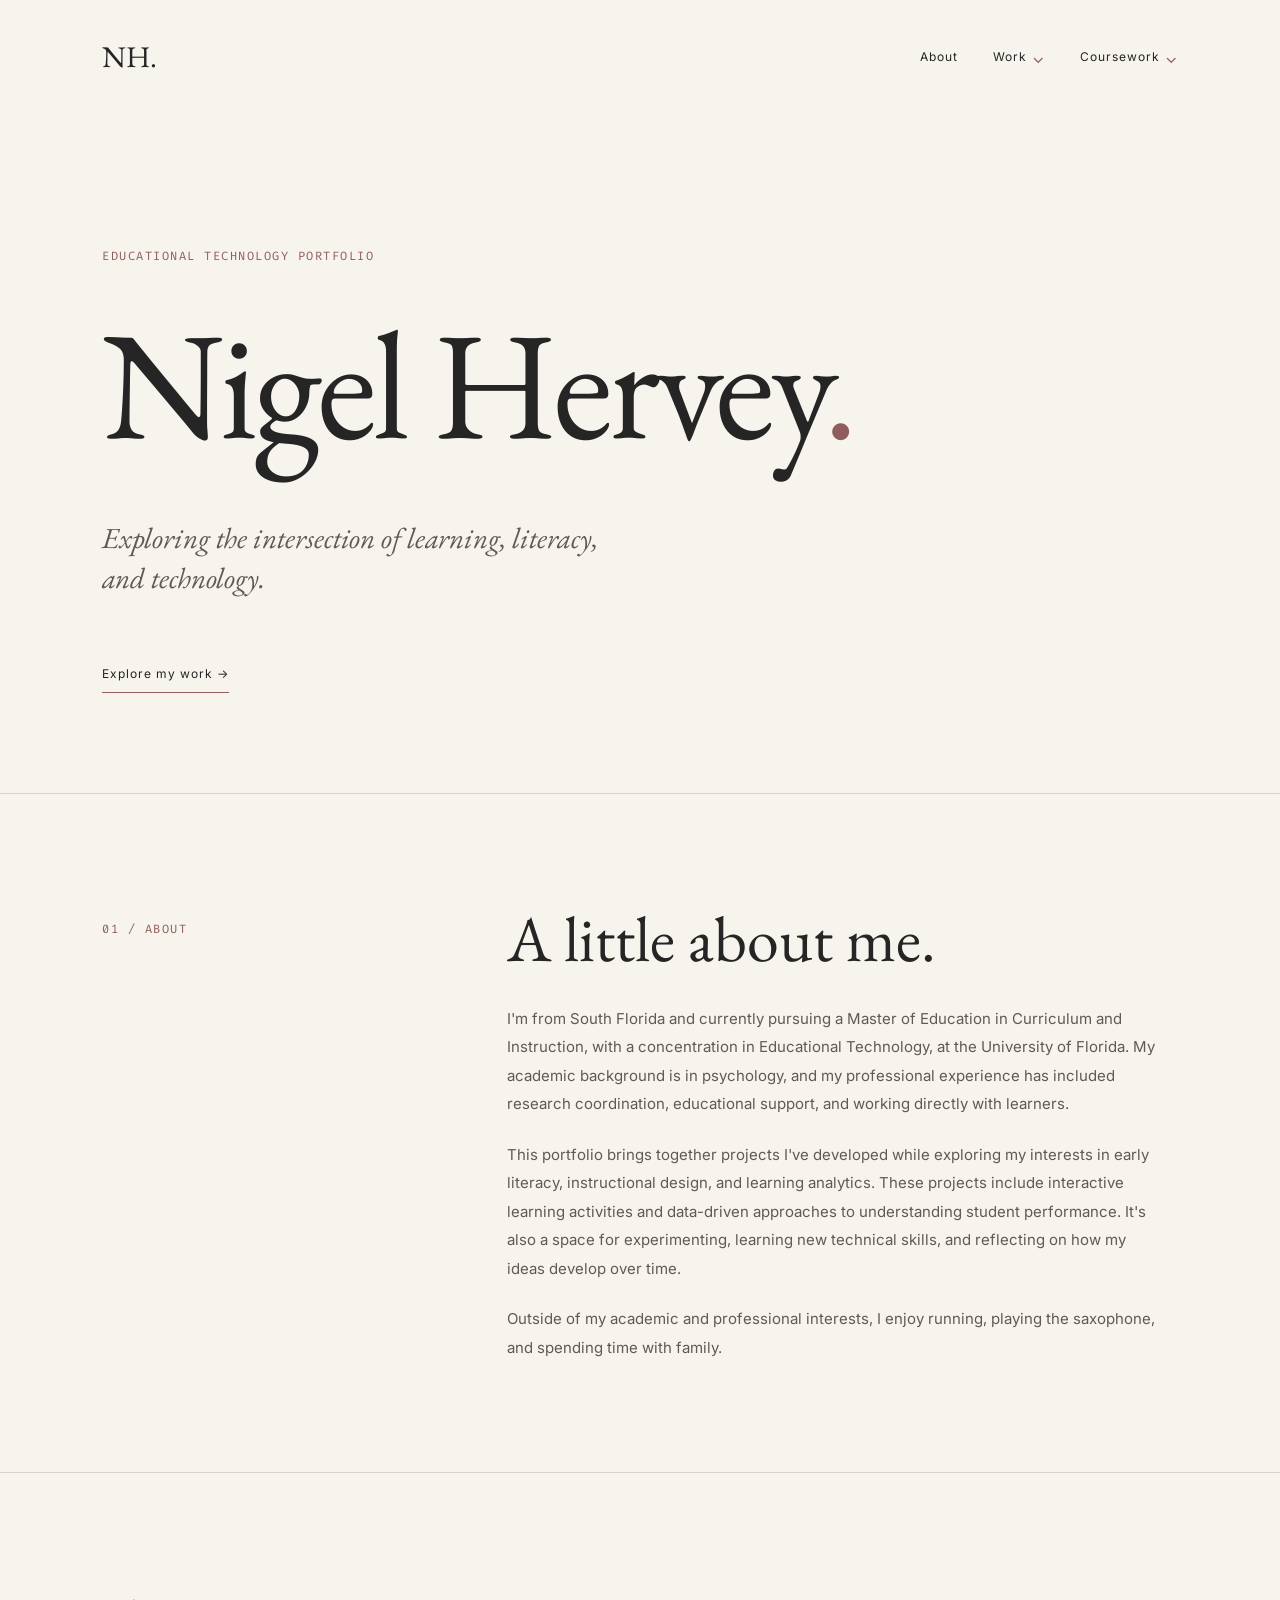
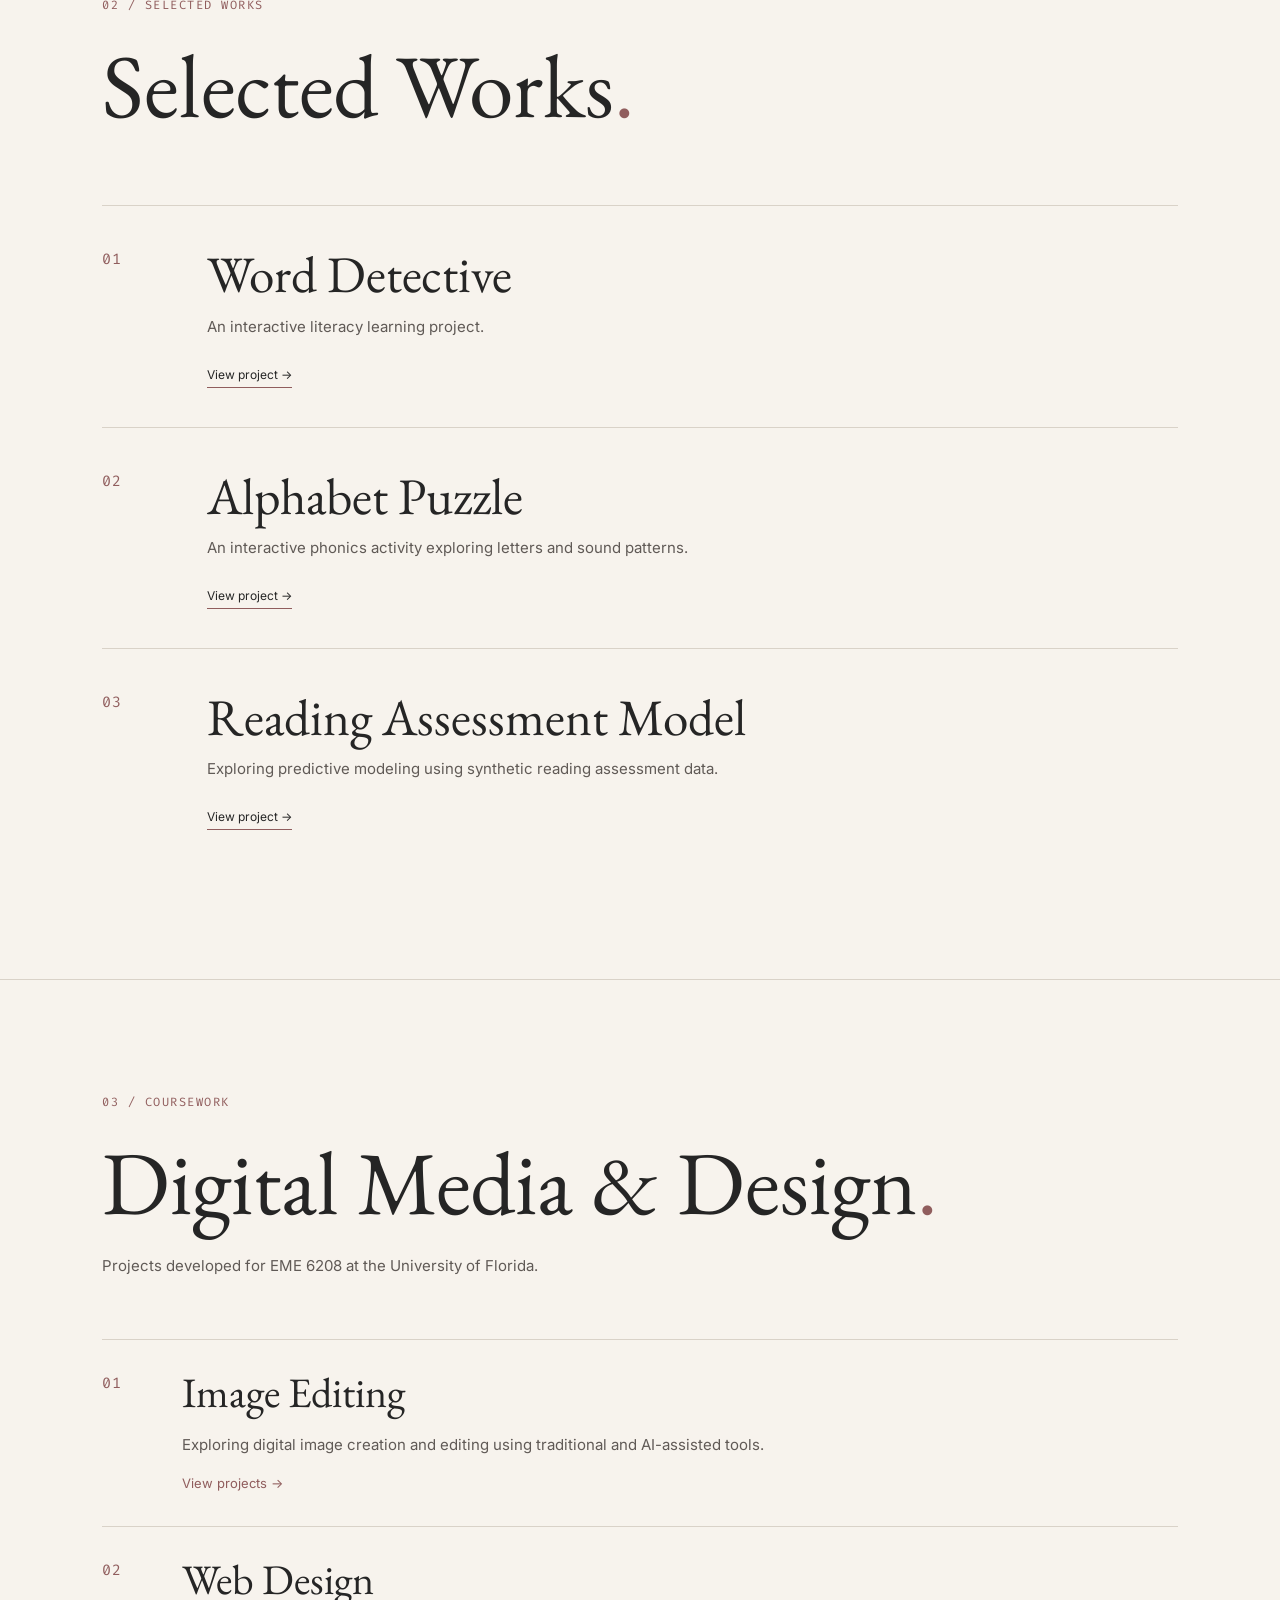
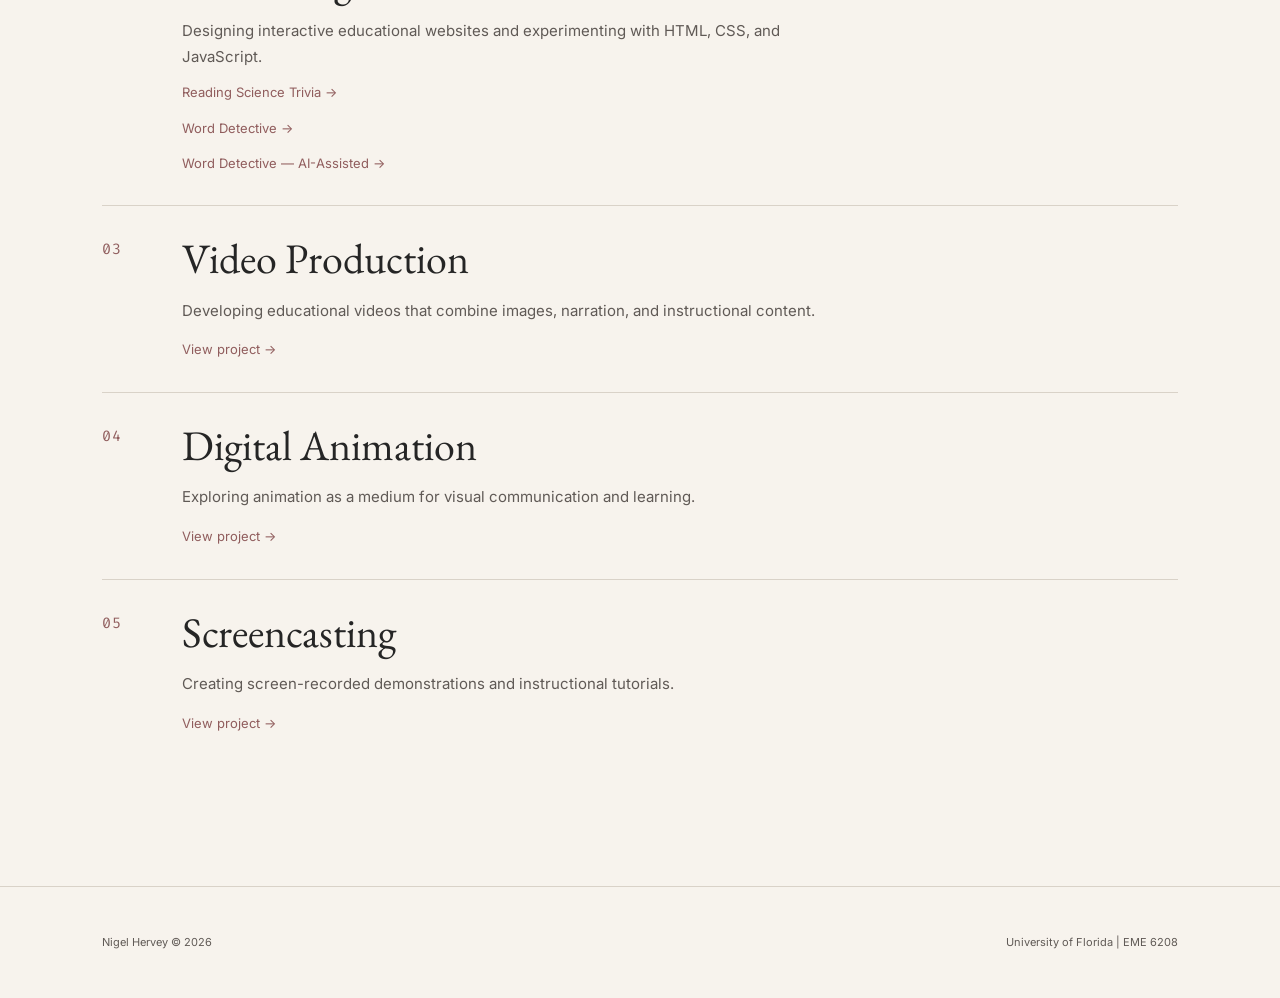
==== index.html @ 5e9b5b63 "Refactor navigation dropdowns in index.html" ====
<!DOCTYPE html>
<html lang="en">

<head>
    <meta charset="UTF-8">
    <meta name="viewport" content="width=device-width, initial-scale=1.0">

    <title>Nigel Hervey | Educational Technology</title>

    <link rel="stylesheet" href="style.css">
<link rel="icon" type="image/svg+xml" href="favicon.svg">
</head>

<body>

    <header>
        <nav>
            <a href="index.html" class="logo">NH.</a>

           
<div class="nav-links">
    <a href="#about">About</a>

    <div class="nav-dropdown">
        <a href="#projects" class="dropdown-trigger">
            Work <span class="dropdown-arrow">⌄</span>
        </a>

        <div class="dropdown-menu">
            <a href="word-detective.html">Word Detective</a>
            <a href="alphabet-puzzle.html">Alphabet Puzzle</a>
            <a href="reading-model.html">Reading Assessment Model</a>
        </div>
    </div>

    <div class="nav-dropdown">
        <a href="#coursework" class="dropdown-trigger">
            Coursework <span class="dropdown-arrow">⌄</span>
        </a>

        <div class="dropdown-menu">
            <a href="image-editing.html">Image Editing</a>
            <a href="https://nigelhervey.github.io/" target="_blank" rel="noopener noreferrer">Reading Science Trivia</a>
            <a href="https://nigelhervey.github.io/word-detective/" target="_blank" rel="noopener noreferrer">Word Detective — Traditional</a>
            <a href="https://nigelhervey.github.io/word-detective-AI/" target="_blank" rel="noopener noreferrer">Word Detective — AI</a>
            <a href="video-production.html">Video Production</a>
            <a href="digital-animation.html">Digital Animation</a>
            <a href="screencasting.html">Screencasting</a>
        </div>
    </div>
</div>

        </nav>
    </header>

    <main>

        <section class="hero">
            <p class="eyebrow">EDUCATIONAL TECHNOLOGY PORTFOLIO</p>

            <h1>Nigel Hervey<span class="period">.</span></h1>

            <p class="hero-description">
                Exploring the intersection of learning,
                literacy, and technology.
            </p>

            <a href="#projects" class="text-link">
                Explore my work &rarr;
            </a>
        </section>

        
<section id="about" class="about">

    <p class="section-label">01 / ABOUT</p>

    <div class="about-content">

        <h2>A little about me.</h2>

        <p>
            I'm from South Florida and currently pursuing
            a Master of Education in Curriculum and
            Instruction, with a concentration in
            Educational Technology, at the University
            of Florida. My academic background is in
            psychology, and my professional experience
            has included research coordination,
            educational support, and working directly
            with learners.
        </p>

        <p>
            This portfolio brings together projects
            I've developed while exploring my interests
            in early literacy, instructional design,
            and learning analytics. These projects
            include interactive learning activities
            and data-driven approaches to understanding
            student performance. It's also a space
            for experimenting, learning new technical
            skills, and reflecting on how my ideas
            develop over time.
        </p>

        <p>
            Outside of my academic and professional
            interests, I enjoy running, playing the
            saxophone, and spending time with family.
        </p>

    </div>

</section>

<section id="projects" class="projects">

    <p class="section-label">02 / SELECTED WORKS</p>

    <h2>Selected Works<span class="period">.</span></h2>

    <div class="project-list">

        <article class="project">
            <span class="project-number">01</span>

            <div>
		<h3>Word Detective</h3>
                <p>
                    An interactive literacy learning project.
                </p>
                <a href="word-detective.html">
                    View project &rarr;
                </a>
            </div>
        </article>

        <article class="project">
            <span class="project-number">02</span>

            <div>
                <h3>Alphabet Puzzle</h3>
                <p>
                    An interactive phonics activity exploring
                    letters and sound patterns.
                </p>
                <a href="alphabet-puzzle.html">
                    View project &rarr;
                </a>
            </div>
        </article>

        <article class="project">
            <span class="project-number">03</span>

            <div>
                <h3>Reading Assessment Model</h3>
                <p>
                    Exploring predictive modeling using
                    synthetic reading assessment data.
                </p>
                <a href="reading-model.html">
                    View project &rarr;
                </a>
            </div>
        </article>

    </div>

</section>

<!-- START EME 6208 COURSEWORK -->
<section id="coursework" class="coursework">

    <p class="section-label">03 / COURSEWORK</p>

    <h2>Digital Media &amp; Design<span class="period">.</span></h2>

    <p class="coursework-intro">
        Projects developed for EME 6208 at the
        University of Florida.
    </p>

    <div class="coursework-list">

        <article class="coursework-item">
            <span class="project-number">01</span>
            <div>
                <h3>Image Editing</h3>
                <p>
                    Exploring digital image creation and editing
                    using traditional and AI-assisted tools.
                </p>
                <a href="image-editing.html">View projects &rarr;</a>
            </div>
        </article>

        <article class="coursework-item">
            <span class="project-number">02</span>
            <div>
                <h3>Web Design</h3>
                <p>
                    Designing interactive educational websites
                    and experimenting with HTML, CSS, and JavaScript.
                </p>
                
<div class="coursework-links">
    <a href="https://nigelhervey.github.io/"
       target="_blank" rel="noopener noreferrer">
        Reading Science Trivia &rarr;
    </a>

    <a href="https://nigelhervey.github.io/word-detective/"
       target="_blank" rel="noopener noreferrer">
        Word Detective &rarr;
    </a>

    <a href="https://nigelhervey.github.io/word-detective-AI/"
       target="_blank" rel="noopener noreferrer">
        Word Detective — AI-Assisted &rarr;
    </a>
</div>

            </div>
        </article>

        <article class="coursework-item">
            <span class="project-number">03</span>
            <div>
                <h3>Video Production</h3>
                <p>
                    Developing educational videos that combine
                    images, narration, and instructional content.
                </p>
                <a href="video-production.html">View project &rarr;</a>
            </div>
        </article>

        <article class="coursework-item">
            <span class="project-number">04</span>
            <div>
                <h3>Digital Animation</h3>
                <p>
                    Exploring animation as a medium for visual
                    communication and learning.
                </p>
                <a href="digital-animation.html">View project &rarr;</a>
            </div>
        </article>

        <article class="coursework-item">
            <span class="project-number">05</span>
            <div>
                <h3>Screencasting</h3>
                <p>
                    Creating screen-recorded demonstrations
                    and instructional tutorials.
                </p>
                <a href="screencasting.html">View project &rarr;</a>
            </div>
        </article>

    </div>

</section>
<!-- END EME 6208 COURSEWORK -->

    </main>

    <footer>
        <p>Nigel Hervey &copy; 2026</p>
        <p>University of Florida | EME 6208</p>
    </footer>
<script>
    const header = document.querySelector("header");

    function updateHeader() {
        header.classList.toggle("scrolled", window.scrollY > 10);
    }

    window.addEventListener("scroll", updateHeader, { passive: true });
    updateHeader();
</script>
</body>
</html>
---- style.css ----
@import url('https://fonts.googleapis.com/css2?family=Fira+Code:wght@400;500&display=swap');
@import url('https://fonts.googleapis.com/css2?family=EB+Garamond:ital,wght@0,400;0,500;0,600;1,400&family=Inter:wght@400;500;600&display=swap');

/* 1. COLOR PALETTE */

:root {
    --ivory: #F7F3ED;
    --ink: #252525;
    --burgundy: #905D5D;
    --stone: #D9D2C8;
}

/* 2. GENERAL STYLING */

* {
    box-sizing: border-box;
}

html {
    scroll-behavior: smooth;
}

body {
    margin: 0;
    background-color: var(--ivory);
    color: var(--ink);
    font-family: 'Inter', sans-serif;
    font-size: 15px;
    line-height: 1.8;
}

a {
    color: inherit;
    text-decoration: none;
}

h1, h2, h3 {
    font-family: 'EB Garamond', Georgia, serif;
    font-weight: 400;
    line-height: 1.1;
}

.period {
    color: var(--burgundy);
}

/* 3. NAVIGATION */

header {
    position: sticky;
    top: 0;
    z-index: 1000;
    padding: 30px 8%;

    background: #F7F3ED;
    border-radius: 0;

    transition:
        background 0.3s ease,
        border-radius 0.3s ease,
        box-shadow 0.3s ease;
}

/* Applied once the user scrolls */
header.scrolled {
    background: rgba(247, 243, 237, 0.88);
    -webkit-backdrop-filter: blur(12px);
    backdrop-filter: blur(12px);
border-radius: 0 0 18px 18px;
box-shadow: 0 6px 24px rgba(37, 37, 37, 0.06);
}
nav {
    display: flex;
    justify-content: space-between;
    align-items: center;
}

.logo {
    font-family: 'EB Garamond', serif;
    font-size: 30px;
}

.nav-links {
    display: flex;
    align-items: center;
    gap: 35px;
    font-size: 12px;
    letter-spacing: 1px;
}

.nav-links a:hover {
    color: var(--burgundy);
}

/* 4. HERO SECTION */

.hero {
    min-height: 75vh;
    padding: 120px 8% 100px;
    display: flex;
    flex-direction: column;
    justify-content: center;
}

.eyebrow, .section-label {
    font-family: 'Fira Code', monospace;
    font-size: 12px;
    font-weight: 400;
    letter-spacing: 1.5px;
    color: var(--burgundy);
}

.hero h1 {
    font-size: clamp(75px, 12vw, 170px);
    letter-spacing: -4px;
    margin: 20px 0;
}

.hero-description {
    font-family: 'EB Garamond', serif;
    font-size: 29px;
    font-style: italic;
    max-width: 520px;
    line-height: 1.4;
    color: #605A56;
}

.text-link {
    margin-top: 35px;
    font-size: 12px;
    letter-spacing: 1px;
    border-bottom: 1px solid var(--burgundy);
    padding-bottom: 8px;
    width: fit-content;
    transition: color 0.3s ease;
}

.text-link:hover {
    color: var(--burgundy);
}


/* 5. ABOUT SECTION */

.about {
    padding: 110px 8%;
    border-top: 1px solid var(--stone);

    display: grid;
    grid-template-columns: 1fr 2fr;
    column-gap: 70px;
}

.about .section-label {
    grid-column: 1;
    margin-top: 15px;
}

.about-content {
    grid-column: 2;
    max-width: 650px;
}

.about h2 {
    font-size: clamp(45px, 5vw, 75px);
    margin: 0 0 30px;
}

.about-content p {
    color: #605A56;
    margin: 0 0 22px;
    line-height: 1.9;
}

.about-content p:last-child {
    margin-bottom: 0;
}
/* 6. PROJECT SECTION */

.projects {
    padding: 110px 8%;
    border-top: 1px solid var(--stone);
}

.projects h2 {
    font-size: clamp(60px, 7vw, 100px);
    margin: 20px 0 70px;
}

.project {
    display: grid;
    grid-template-columns: 80px 1fr;
    gap: 25px;
    padding: 40px 0;
    border-top: 1px solid var(--stone);
    transition: padding-left 0.3s ease;
}

.project:hover {
    padding-left: 15px;
}

.project-number {
    font-family: 'Fira Code', monospace;
    color: var(--burgundy);
    font-size: 15px;
    font-weight: 400;
    letter-spacing: 0.5px;
}

.project h3 {
    font-size: clamp(35px, 4vw, 55px);
    margin: 0 0 10px;
}

.project p {
    color: #605A56;
    margin: 0 0 20px;
}

.project a {
    font-size: 12px;
    border-bottom: 1px solid var(--burgundy);
    padding-bottom: 5px;
}

.project a:hover {
    color: var(--burgundy);
}

/* 7. FOOTER */

footer {
    border-top: 1px solid var(--stone);
    padding: 35px 8%;
    display: flex;
    justify-content: space-between;
    font-size: 11px;
    color: #605A56;
}

/* 8. MOBILE LAYOUT */

@media (max-width: 700px) {

    header {
        padding: 25px 6%;
    }

    .hero {
        padding: 100px 6%;
        min-height: 65vh;
    }

    .hero h1 {
        font-size: clamp(55px, 12vw, 90px);
        letter-spacing: -2px;
    }

    .hero-description {
        font-size: 24px;
    }

    .about {
        display: block;
        padding: 75px 6%;
    }

    .projects {
        padding: 75px 6%;
    }

    .project {
        grid-template-columns: 35px 1fr;
        gap: 15px;
    }

    footer {
        padding: 30px 6%;
        flex-direction: column;
    }
}

/* INDIVIDUAL PROJECT PAGE */

.project-detail {
    padding: 100px 8% 120px;
}

.project-detail h1 {
    font-size: clamp(65px, 10vw, 130px);
    letter-spacing: -2px;
    margin: 20px 0;
}

.project-intro {
    font-family: 'EB Garamond', Georgia, serif;
    font-size: 30px;
    font-style: italic;
    color: #605A56;
    max-width: 650px;
    line-height: 1.4;
}

.project-description,
.project-demo {
    max-width: 850px;
    margin: 100px 0;
    padding-top: 35px;
    border-top: 1px solid var(--stone);
}

.project-description h2,
.project-demo h2 {
    font-size: clamp(40px, 5vw, 65px);
    margin: 20px 0 30px;
}

.project-description p:not(.section-label),
.project-demo p:not(.section-label) {
    color: #605A56;
    line-height: 1.9;
    max-width: 700px;
}

.project-demo video {
    display: block;
    width: 100%;
    height: auto;
    margin: 35px 0 12px;
    border: 1px solid #905D5D;
    border-radius: 0;
}

.video-caption {
    font-size: 11px;
    letter-spacing: 0.5px;
    margin-bottom: 30px;
}

@media (max-width: 700px) {
    .project-detail {
        padding: 75px 6%;
    }

    .project-detail h1 {
        font-size: clamp(48px, 12vw, 75px);
    }

    .project-description,
    .project-demo {
        margin: 65px 0;
    }
}
.project-title-link {
    color: inherit;
    text-decoration: none;
}

.project-title-link:hover {
    color: #905D5D;
}

/* PROJECT IMAGE GALLERY */

.project-gallery {
    margin-top: 35px;
    max-width: 850px;
}

.gallery-image-frame {
    width: 100%;
    aspect-ratio: 16 / 9;
    border: 1px solid #905D5D;
    background: #F7F3ED;
    overflow: hidden;
}

.gallery-image-frame img {
    display: block;
    width: 100%;
    height: 100%;
    object-fit: contain;
}

.gallery-bottom {
    display: flex;
    justify-content: space-between;
    align-items: center;
    gap: 20px;
    margin-top: 18px;
}

.gallery-info {
    min-width: 0;
}

#gallery-counter {
    font-family: "Courier New", monospace;
    font-size: 18px;
    letter-spacing: 1px;
    color: #252525;
}

#gallery-caption {
    font-size: 12px;
    color: #77716C;
    margin-top: 8px;
}

.gallery-buttons {
    display: flex;
    gap: 10px;
}

.gallery-buttons button {
    width: 42px;
    height: 42px;
    border: 1px solid #905D5D;
    border-radius: 0;
    background: transparent;
    color: #905D5D;
    font-size: 20px;
    cursor: pointer;
    transition: background 0.2s, color 0.2s;
}

.gallery-buttons button:hover {
    background: #905D5D;
    color: #F7F3ED;
}

@media (max-width: 700px) {
    .gallery-bottom {
        align-items: flex-start;
    }

    .gallery-buttons button {
        width: 38px;
        height: 38px;
    }
}

/* EME 6208 COURSEWORK */

.coursework {
    padding: 100px 8% 120px;
    border-top: 1px solid #D9D2C8;
}

.coursework h2 {
    font-family: 'EB Garamond', Georgia, serif;
    font-size: clamp(48px, 7vw, 90px);
    font-weight: 400;
    margin: 20px 0;
}

.coursework-intro {
    color: #605A56;
    line-height: 1.8;
    margin-bottom: 60px;
}

.coursework-item {
    display: grid;
    grid-template-columns: 55px 1fr;
    gap: 25px;
    padding: 30px 0;
    border-top: 1px solid #D9D2C8;
}

.coursework-item h3 {
    font-family: 'EB Garamond', Georgia, serif;
    font-size: clamp(28px, 4vw, 42px);
    font-weight: 400;
    margin: 0 0 10px;
}

.coursework-item p {
    color: #605A56;
    line-height: 1.7;
    max-width: 650px;
    margin-bottom: 12px;
}

.coursework-item a,
.coursework-status {
    color: #905D5D;
    font-size: 13px;
}

.coursework-item a {
    text-decoration: none;
}

.coursework-item a:hover {
    text-decoration: underline;
}

.coursework-status {
    opacity: 0.7;
}

@media (max-width: 700px) {
    .coursework {
        padding: 70px 6%;
    }

    .coursework-item {
        grid-template-columns: 35px 1fr;
        gap: 15px;
    }
}

/* IMAGE EDITING GALLERY */

.image-editing-gallery {
    display: grid;
    grid-template-columns: repeat(2, minmax(0, 1fr));
    gap: 45px 25px;
    margin-top: 40px;
}

.image-editing-gallery figure {
    margin: 0;
}

.image-editing-gallery img {
    display: block;
    width: 100%;
    height: auto;
    border: 1px solid #905D5D;
}

.image-editing-gallery figcaption {
    font-family: "Inter", sans-serif;
    font-size: 12px;
    color: #605A56;
    margin-top: 12px;
}

@media (max-width: 700px) {
    .image-editing-gallery {
        grid-template-columns: 1fr;
    }
}
.coursework-links {
    display: flex;
    flex-direction: column;
    align-items: flex-start;
    gap: 12px;
}
/* PROJECT NAVIGATION DROPDOWN */

.nav-dropdown {
    position: relative;
    display: flex;
    align-items: center;
}

.dropdown-trigger {
    display: inline-flex;
    align-items: center;
    gap: 5px;
}

.dropdown-arrow {
    color: var(--burgundy);
    font-size: 16px;
}

.dropdown-menu {
    display: none;
    position: absolute;
    top: 100%;
    right: 0;
    min-width: 220px;
    background: var(--ivory);
    border: 1px solid var(--stone);
    padding: 14px 0;
    z-index: 100;
}

.dropdown-menu a {
    display: block;
    padding: 9px 18px;
    font-size: 12px;
    letter-spacing: 0.3px;
    white-space: nowrap;
}

.dropdown-menu a:hover {
    color: var(--burgundy);
}

.nav-dropdown:hover .dropdown-menu,
.nav-dropdown:focus-within .dropdown-menu {
    display: block;
}
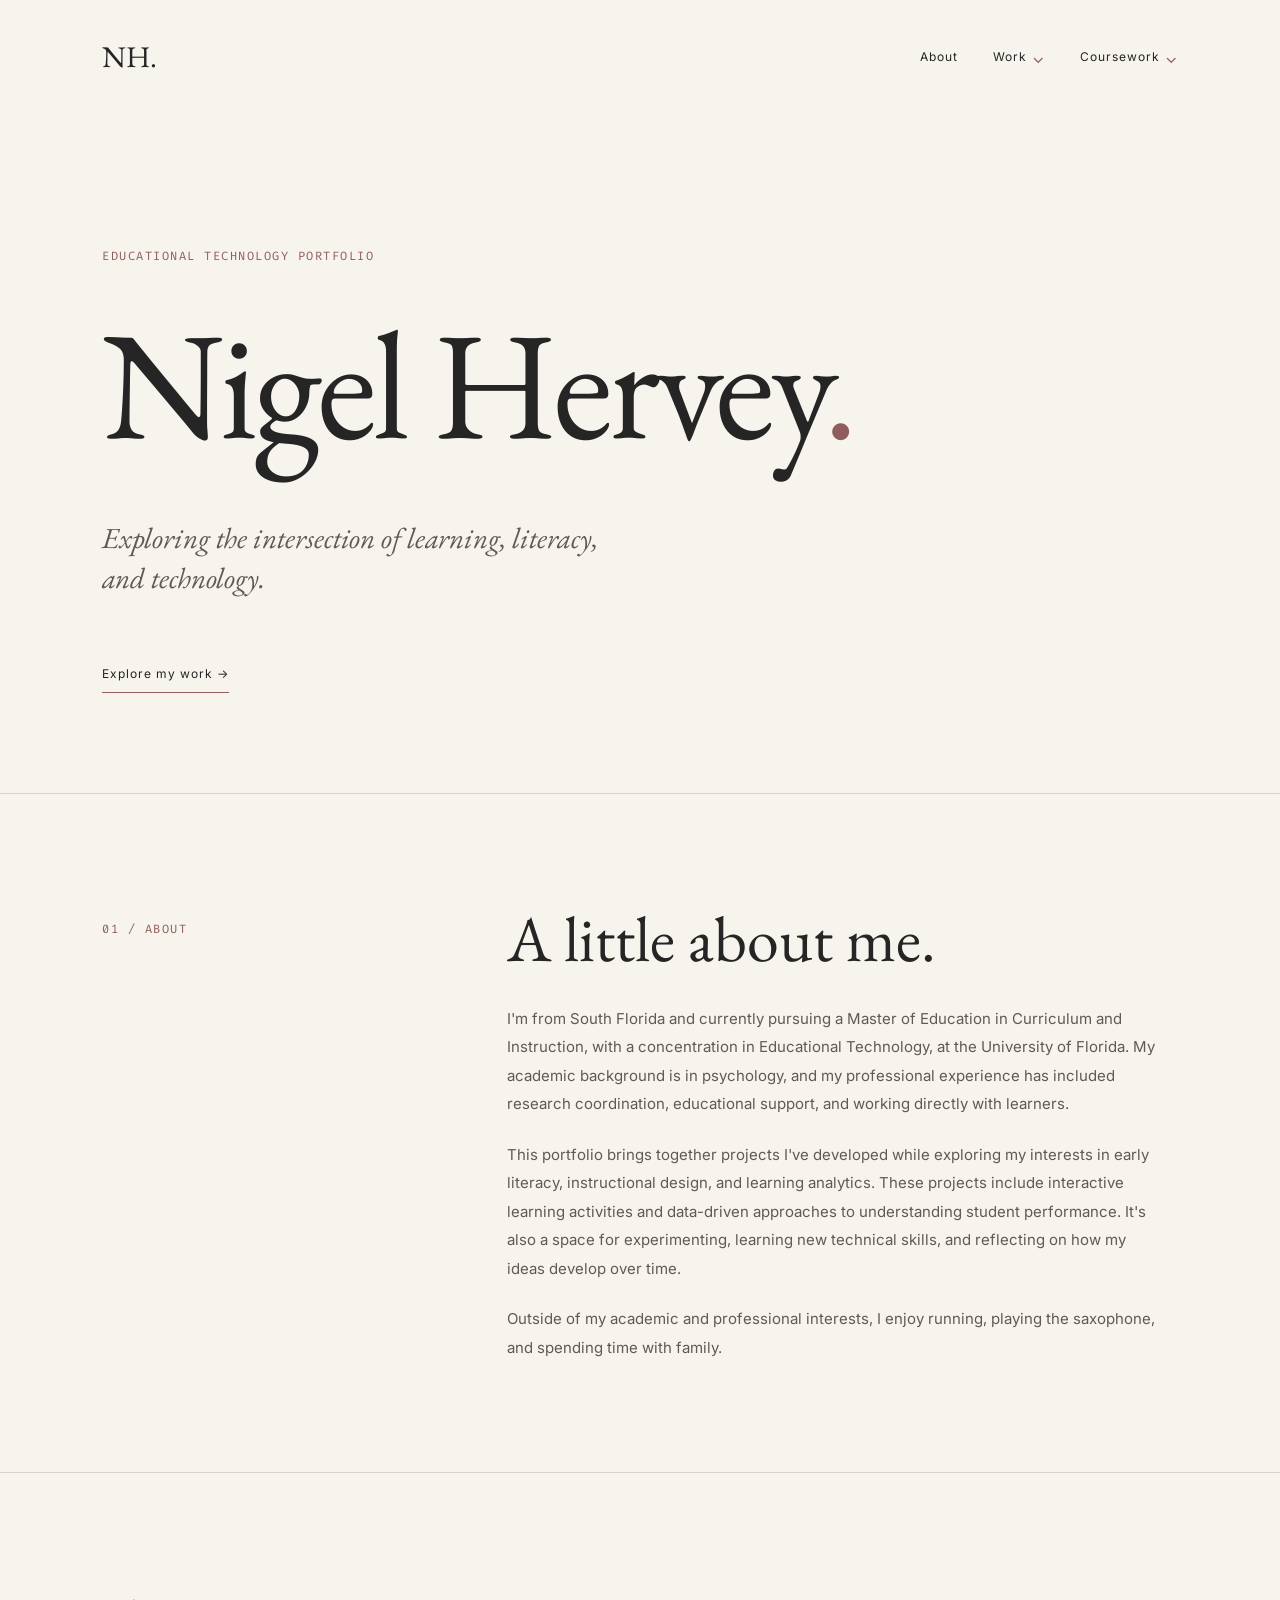
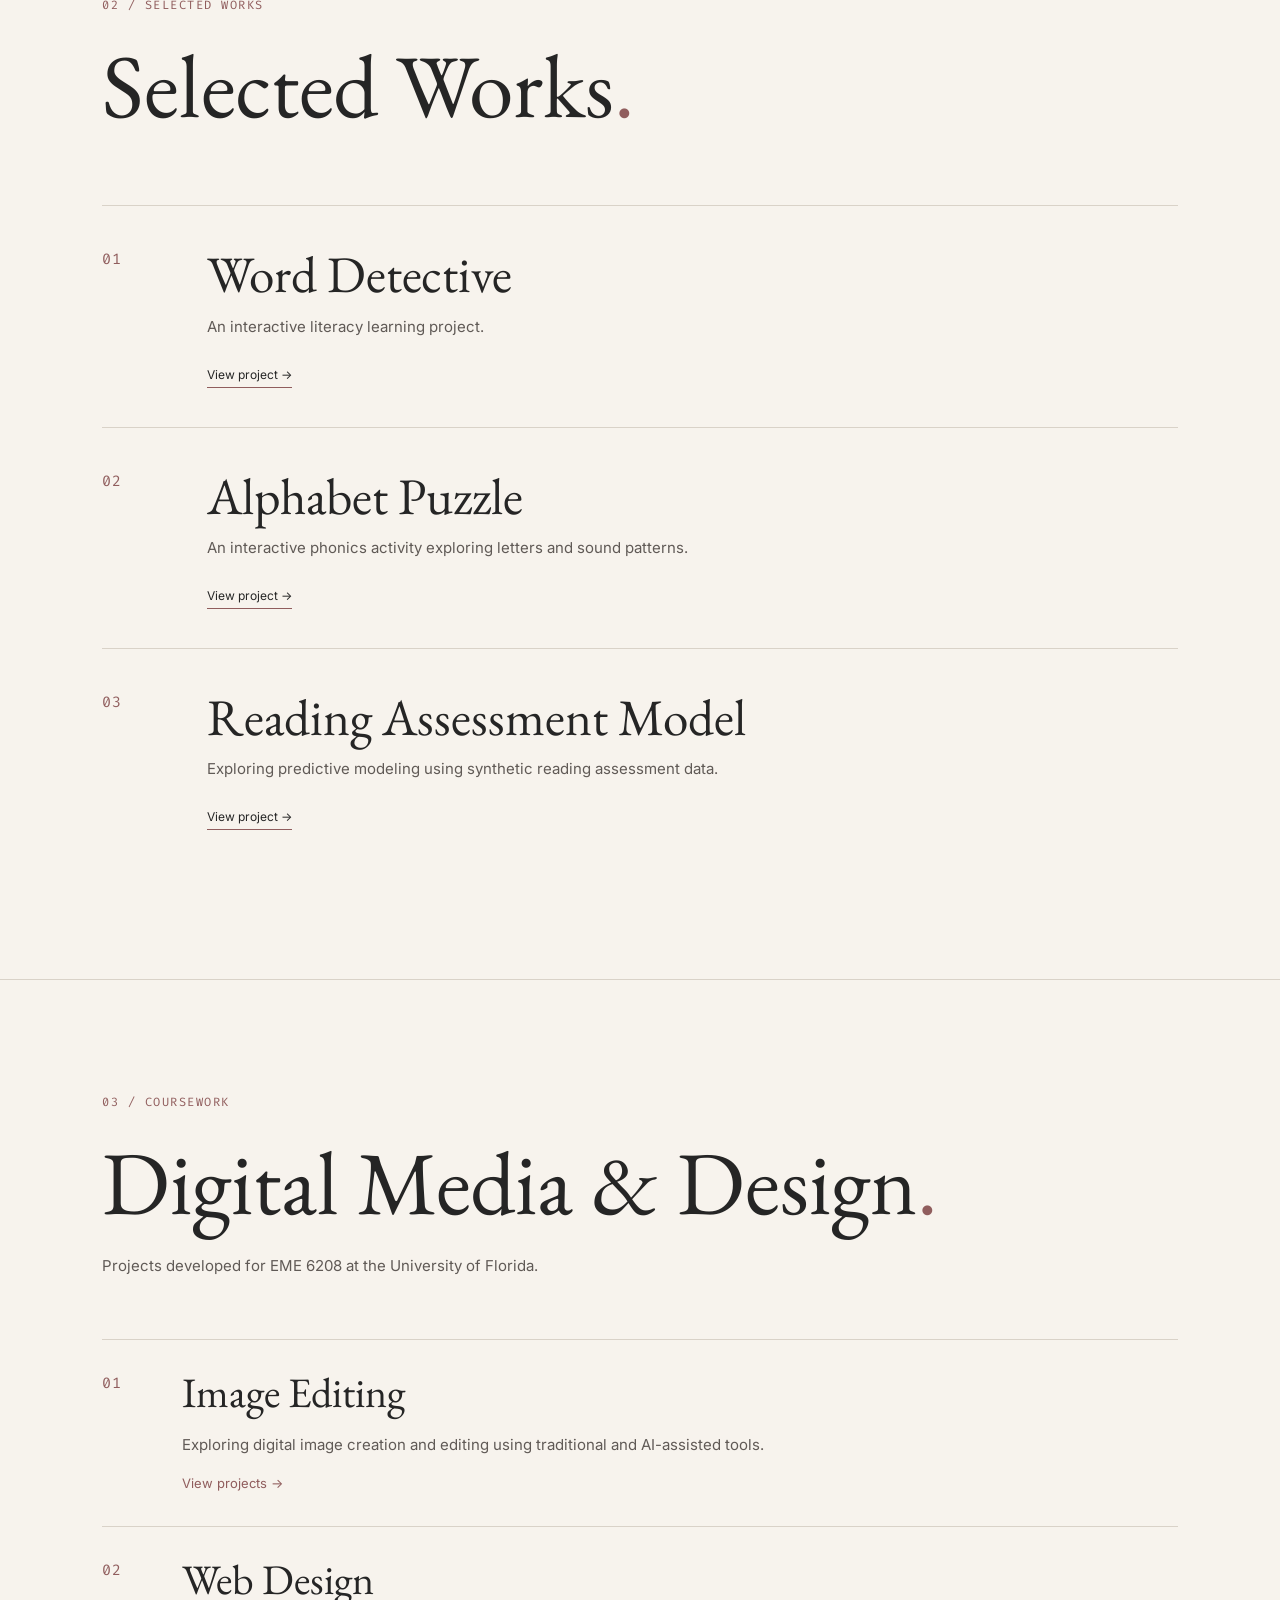
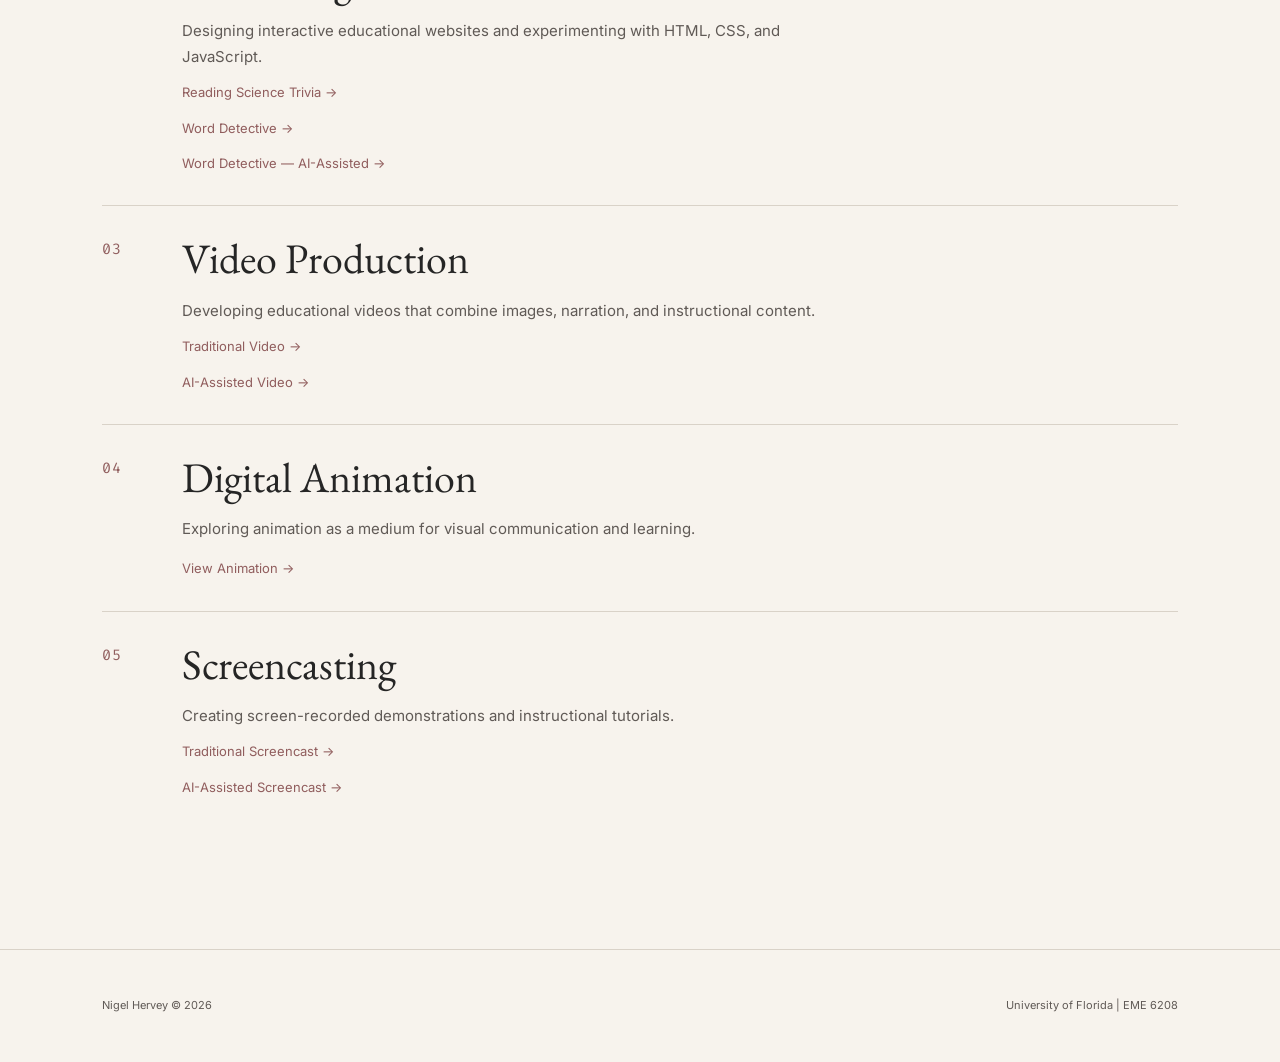
==== commit 3c9422fc: "Update coursework links with video resources" ====
--- a/index.html
+++ b/index.html
@@ -44,9 +44,12 @@
             <a href="https://nigelhervey.github.io/" target="_blank" rel="noopener noreferrer">Reading Science Trivia</a>
             <a href="https://nigelhervey.github.io/word-detective/" target="_blank" rel="noopener noreferrer">Word Detective — Traditional</a>
             <a href="https://nigelhervey.github.io/word-detective-AI/" target="_blank" rel="noopener noreferrer">Word Detective — AI</a>
-            <a href="video-production.html">Video Production</a>
-            <a href="digital-animation.html">Digital Animation</a>
-            <a href="screencasting.html">Screencasting</a>
+<a href="https://youtu.be/LUaFQ_44us0" target="_blank" rel="noopener noreferrer">Video Production — Traditional</a>
+<a href="https://youtu.be/aqx1Q5RcTbs" target="_blank" rel="noopener noreferrer">Video Production — AI</a>
+<a href="https://youtu.be/Nljyym3Keoo" target="_blank" rel="noopener noreferrer">Digital Animation</a>
+<a href="https://youtu.be/kB7Xi-rRibU" target="_blank" rel="noopener noreferrer">Screencast — Traditional</a>
+<a href="https://youtu.be/3bvN23gJemI" target="_blank" rel="noopener noreferrer">Screencast — AI</a>
+
         </div>
     </div>
 </div>
@@ -234,7 +237,17 @@
                     Developing educational videos that combine
                     images, narration, and instructional content.
                 </p>
-                <a href="video-production.html">View project &rarr;</a>
+               
+<div class="coursework-links">
+    <a href="https://youtu.be/LUaFQ_44us0" target="_blank" rel="noopener noreferrer">
+        Traditional Video &rarr;
+    </a>
+
+    <a href="https://youtu.be/aqx1Q5RcTbs" target="_blank" rel="noopener noreferrer">
+        AI-Assisted Video &rarr;
+    </a>
+</div>
+
             </div>
         </article>
 
@@ -246,7 +259,11 @@
                     Exploring animation as a medium for visual
                     communication and learning.
                 </p>
-                <a href="digital-animation.html">View project &rarr;</a>
+               
+<a href="https://youtu.be/Nljyym3Keoo" target="_blank" rel="noopener noreferrer">
+    View Animation &rarr;
+</a>
+
             </div>
         </article>
 
@@ -258,7 +275,17 @@
                     Creating screen-recorded demonstrations
                     and instructional tutorials.
                 </p>
-                <a href="screencasting.html">View project &rarr;</a>
+               
+<div class="coursework-links">
+    <a href="https://youtu.be/kB7Xi-rRibU" target="_blank" rel="noopener noreferrer">
+        Traditional Screencast &rarr;
+    </a>
+
+    <a href="https://youtu.be/3bvN23gJemI" target="_blank" rel="noopener noreferrer">
+        AI-Assisted Screencast &rarr;
+    </a>
+</div>
+
             </div>
         </article>
 
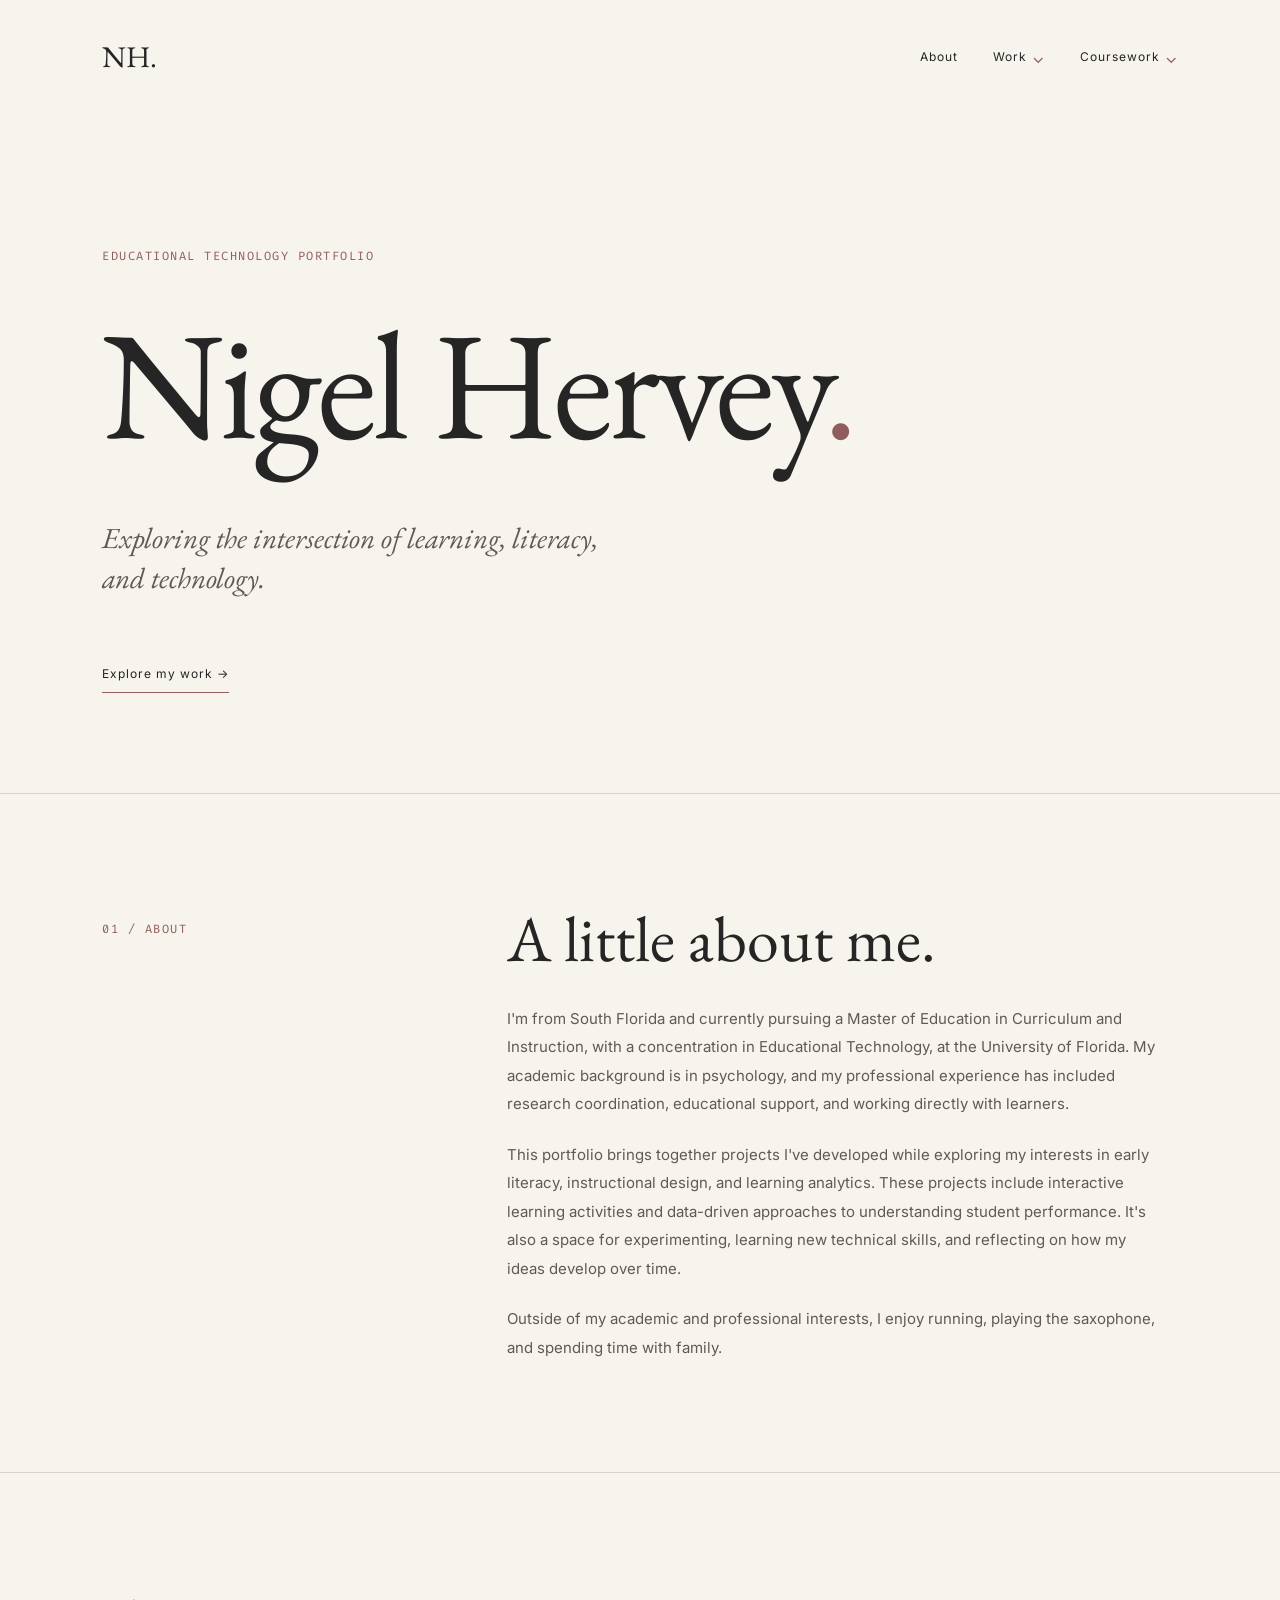
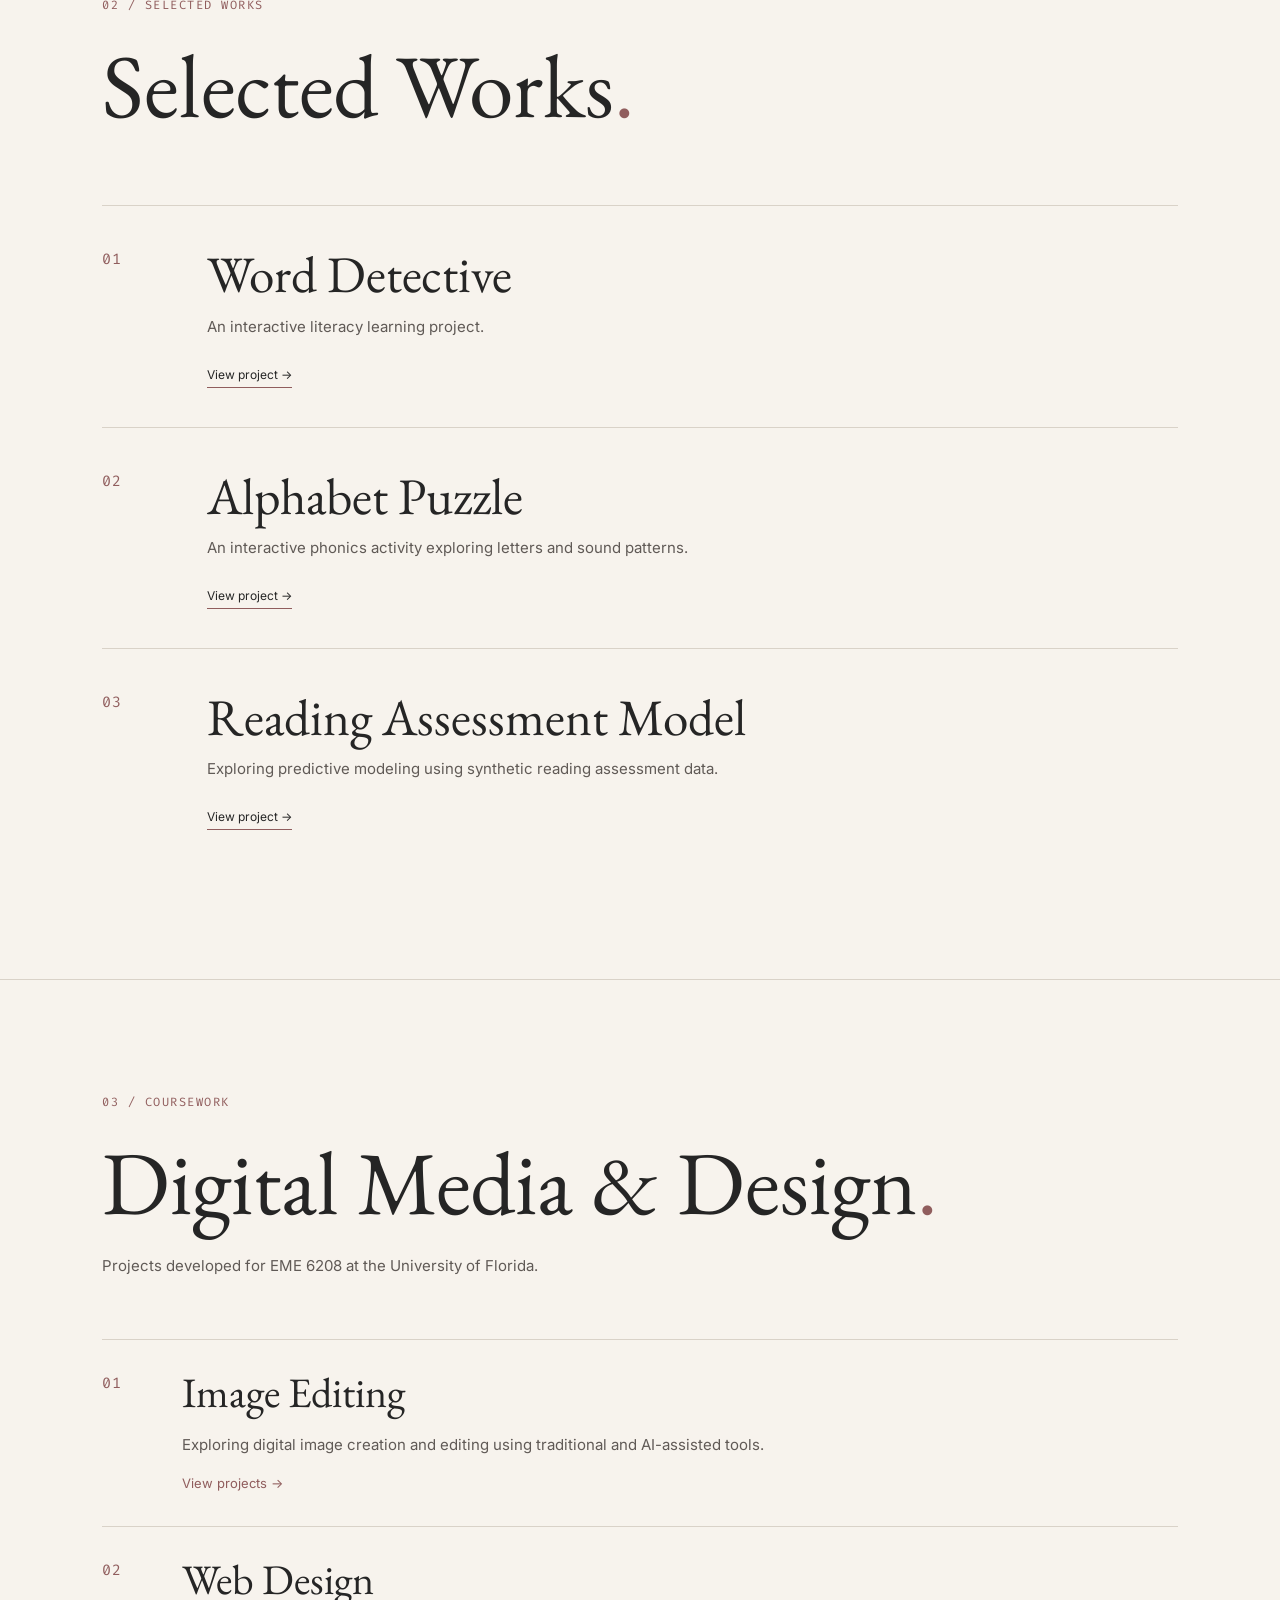
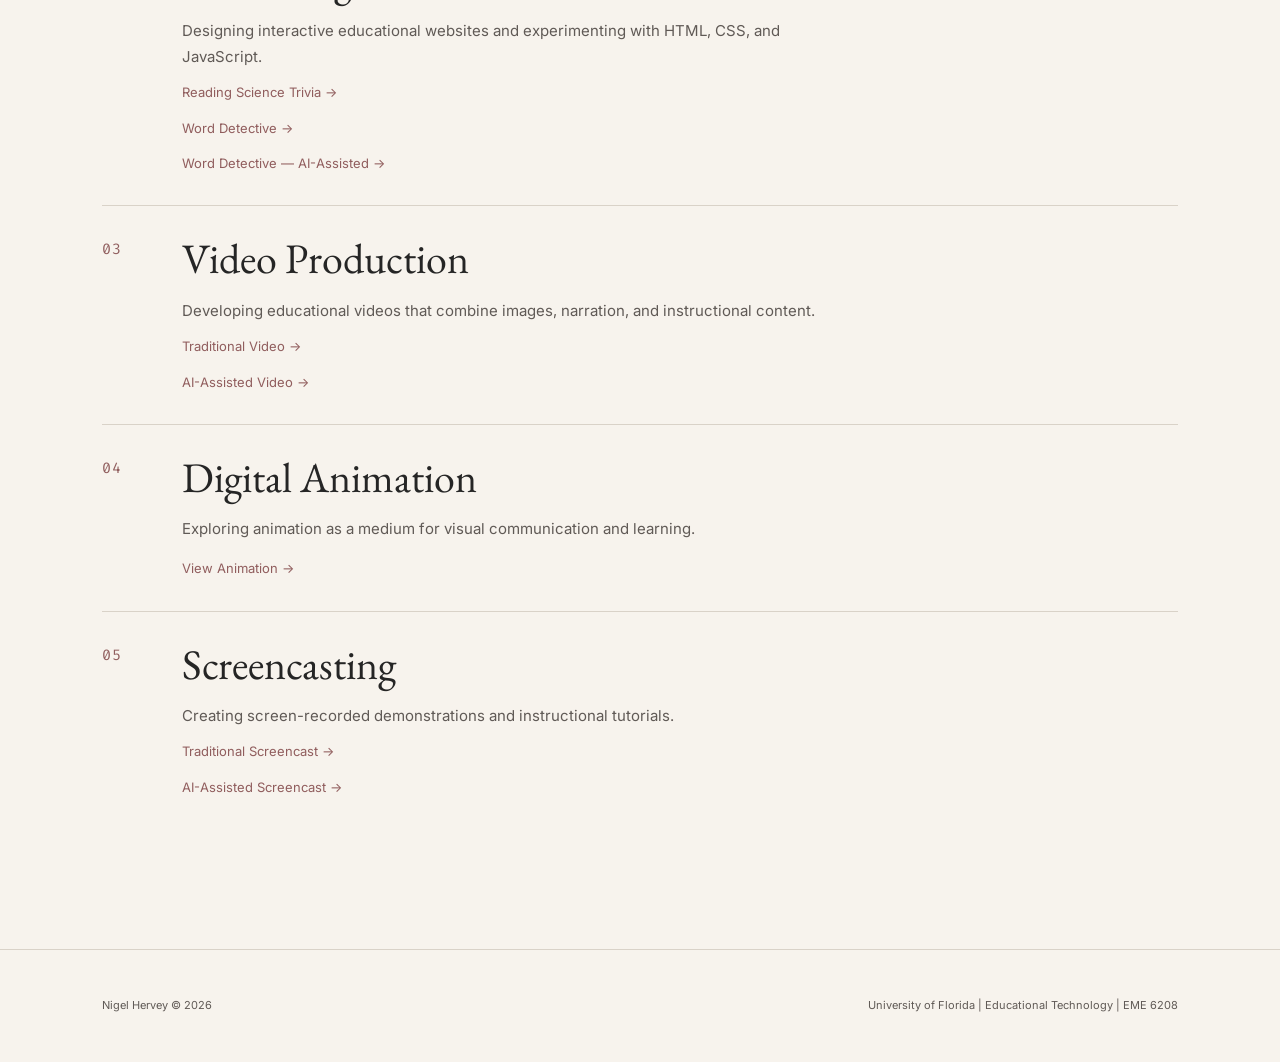
==== commit 2ddd770a: "Modify footer with link to Educational Technology Updated footer to include a link to the Educationa" ====
--- a/index.html
+++ b/index.html
@@ -296,10 +296,18 @@
 
     </main>
 
-    <footer>
-        <p>Nigel Hervey &copy; 2026</p>
-        <p>University of Florida | EME 6208</p>
-    </footer>
+    
+<footer>
+    <p>Nigel Hervey &copy; 2026</p>
+    <p>
+        <a href="https://education.ufl.edu/educational-technology/"
+           target="_blank" rel="noopener noreferrer">
+            University of Florida | Educational Technology
+        </a>
+        | EME 6208
+    </p>
+</footer>
+
 <script>
     const header = document.querySelector("header");
 
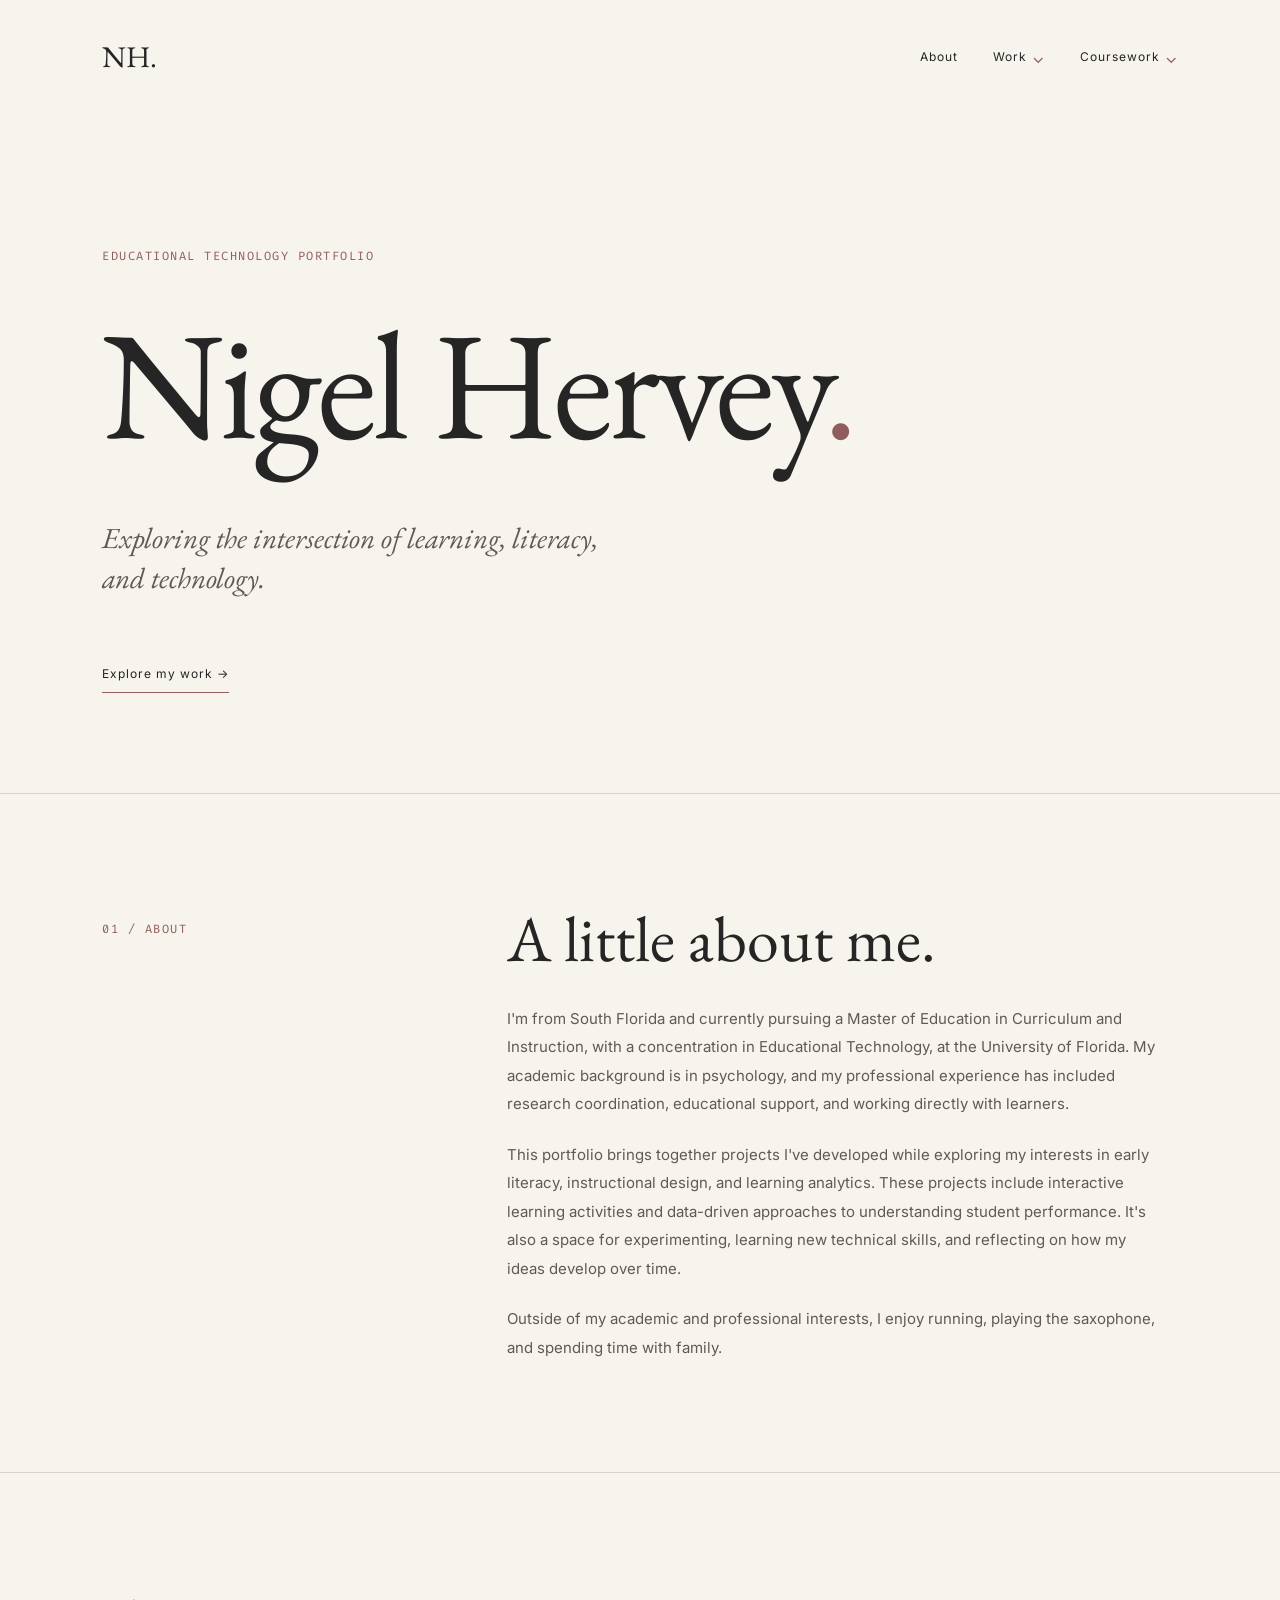
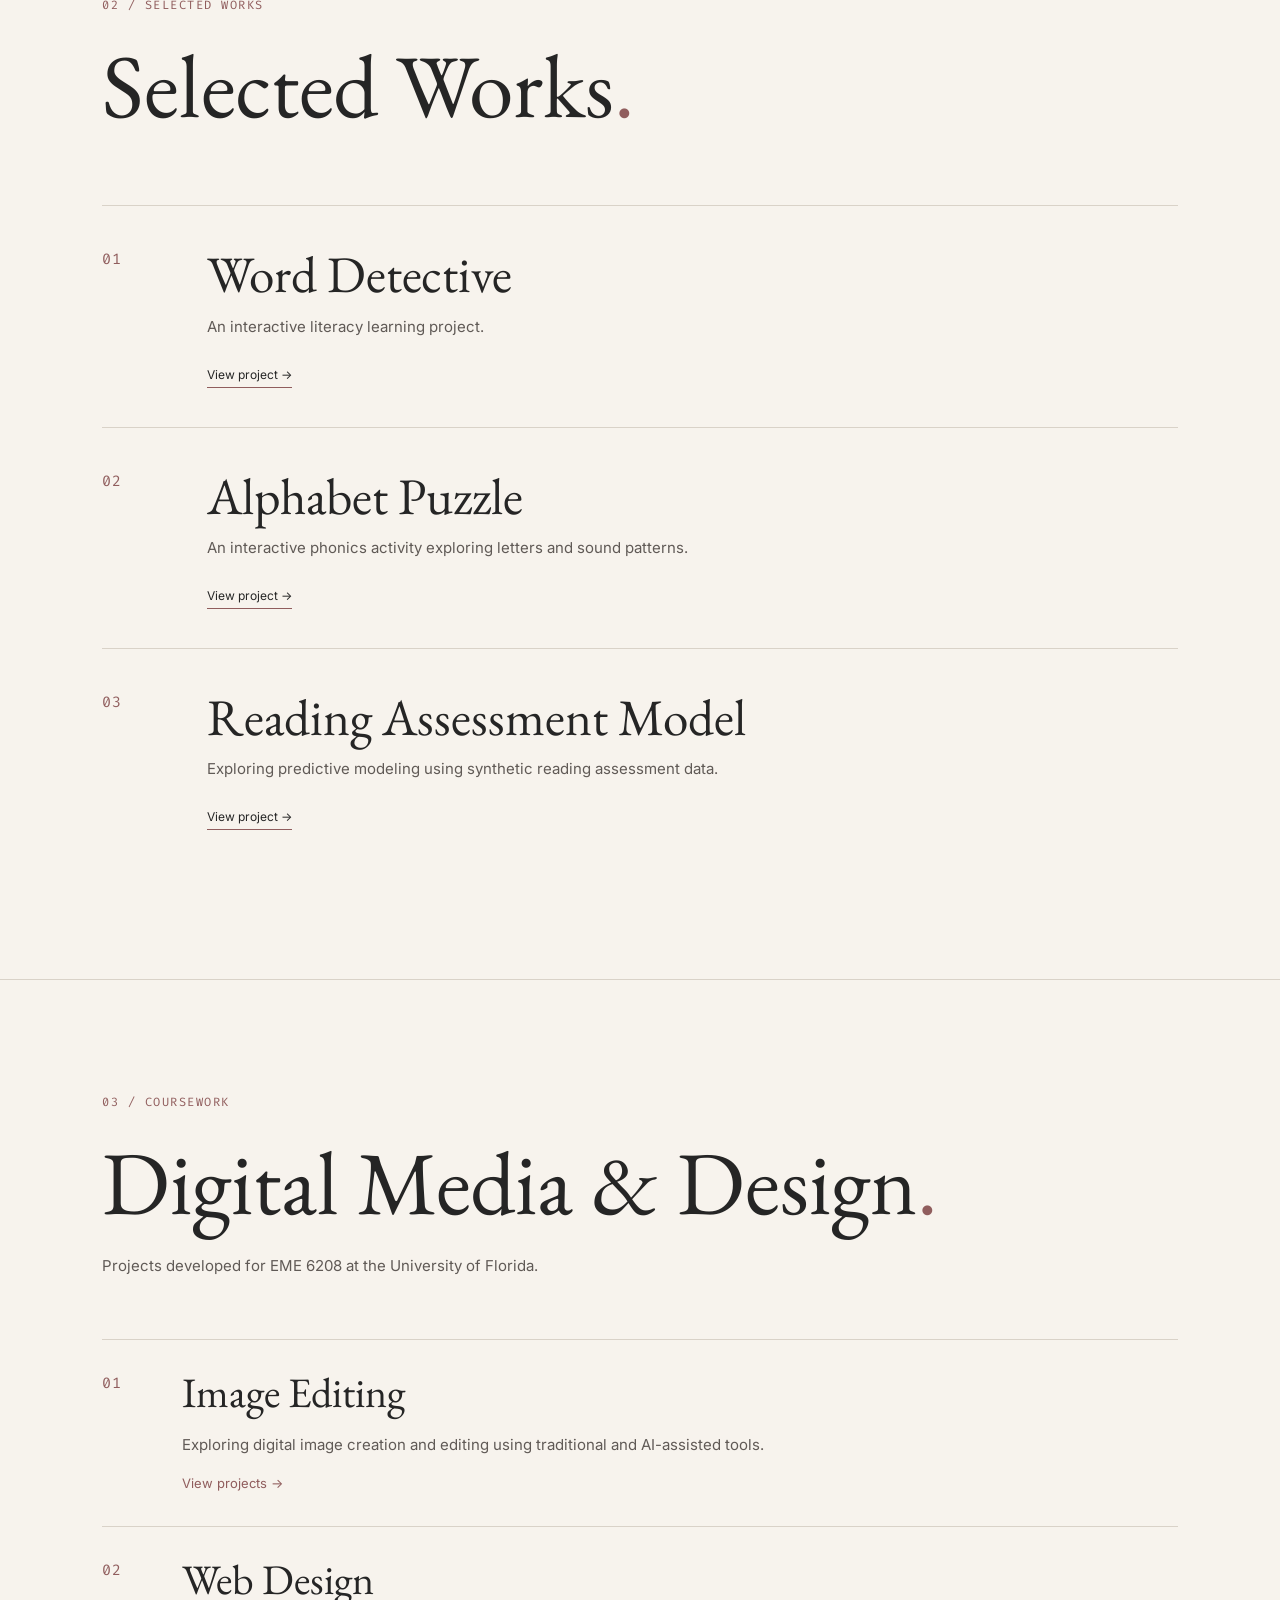
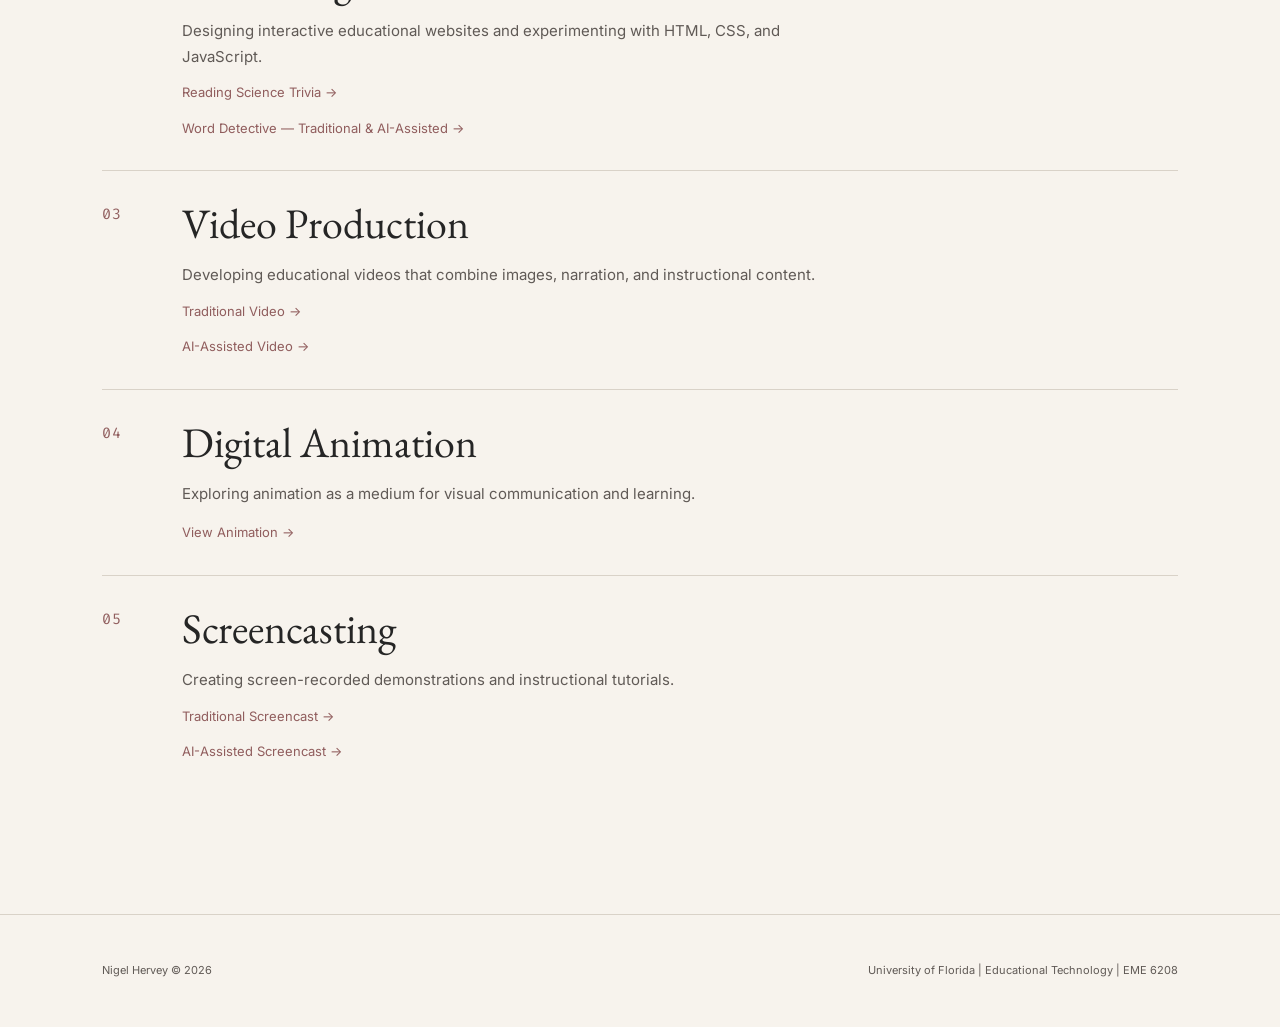
==== commit fa74bf72: "Update Word Detective links in index.html" ====
--- a/index.html
+++ b/index.html
@@ -41,9 +41,8 @@
 
         <div class="dropdown-menu">
             <a href="image-editing.html">Image Editing</a>
-            <a href="https://nigelhervey.github.io/" target="_blank" rel="noopener noreferrer">Reading Science Trivia</a>
-            <a href="https://nigelhervey.github.io/word-detective/" target="_blank" rel="noopener noreferrer">Word Detective — Traditional</a>
-            <a href="https://nigelhervey.github.io/word-detective-AI/" target="_blank" rel="noopener noreferrer">Word Detective — AI</a>
+            <a href="reading-science-trivia.html">Reading Science Trivia</a>
+            <a href="word-detective.html">Word Detective</a>
 <a href="https://youtu.be/LUaFQ_44us0" target="_blank" rel="noopener noreferrer">Video Production — Traditional</a>
 <a href="https://youtu.be/aqx1Q5RcTbs" target="_blank" rel="noopener noreferrer">Video Production — AI</a>
 <a href="https://youtu.be/Nljyym3Keoo" target="_blank" rel="noopener noreferrer">Digital Animation</a>
@@ -210,20 +209,13 @@
                 </p>
                 
 <div class="coursework-links">
-    <a href="https://nigelhervey.github.io/"
-       target="_blank" rel="noopener noreferrer">
-        Reading Science Trivia &rarr;
-    </a>
-
-    <a href="https://nigelhervey.github.io/word-detective/"
-       target="_blank" rel="noopener noreferrer">
-        Word Detective &rarr;
-    </a>
-
-    <a href="https://nigelhervey.github.io/word-detective-AI/"
-       target="_blank" rel="noopener noreferrer">
-        Word Detective — AI-Assisted &rarr;
-    </a>
+    <a href="reading-science-trivia.html">
+    Reading Science Trivia &rarr;
+</a>
+
+    <a href="word-detective.html">
+    Word Detective — Traditional &amp; AI-Assisted &rarr;
+</a>
 </div>
 
             </div>
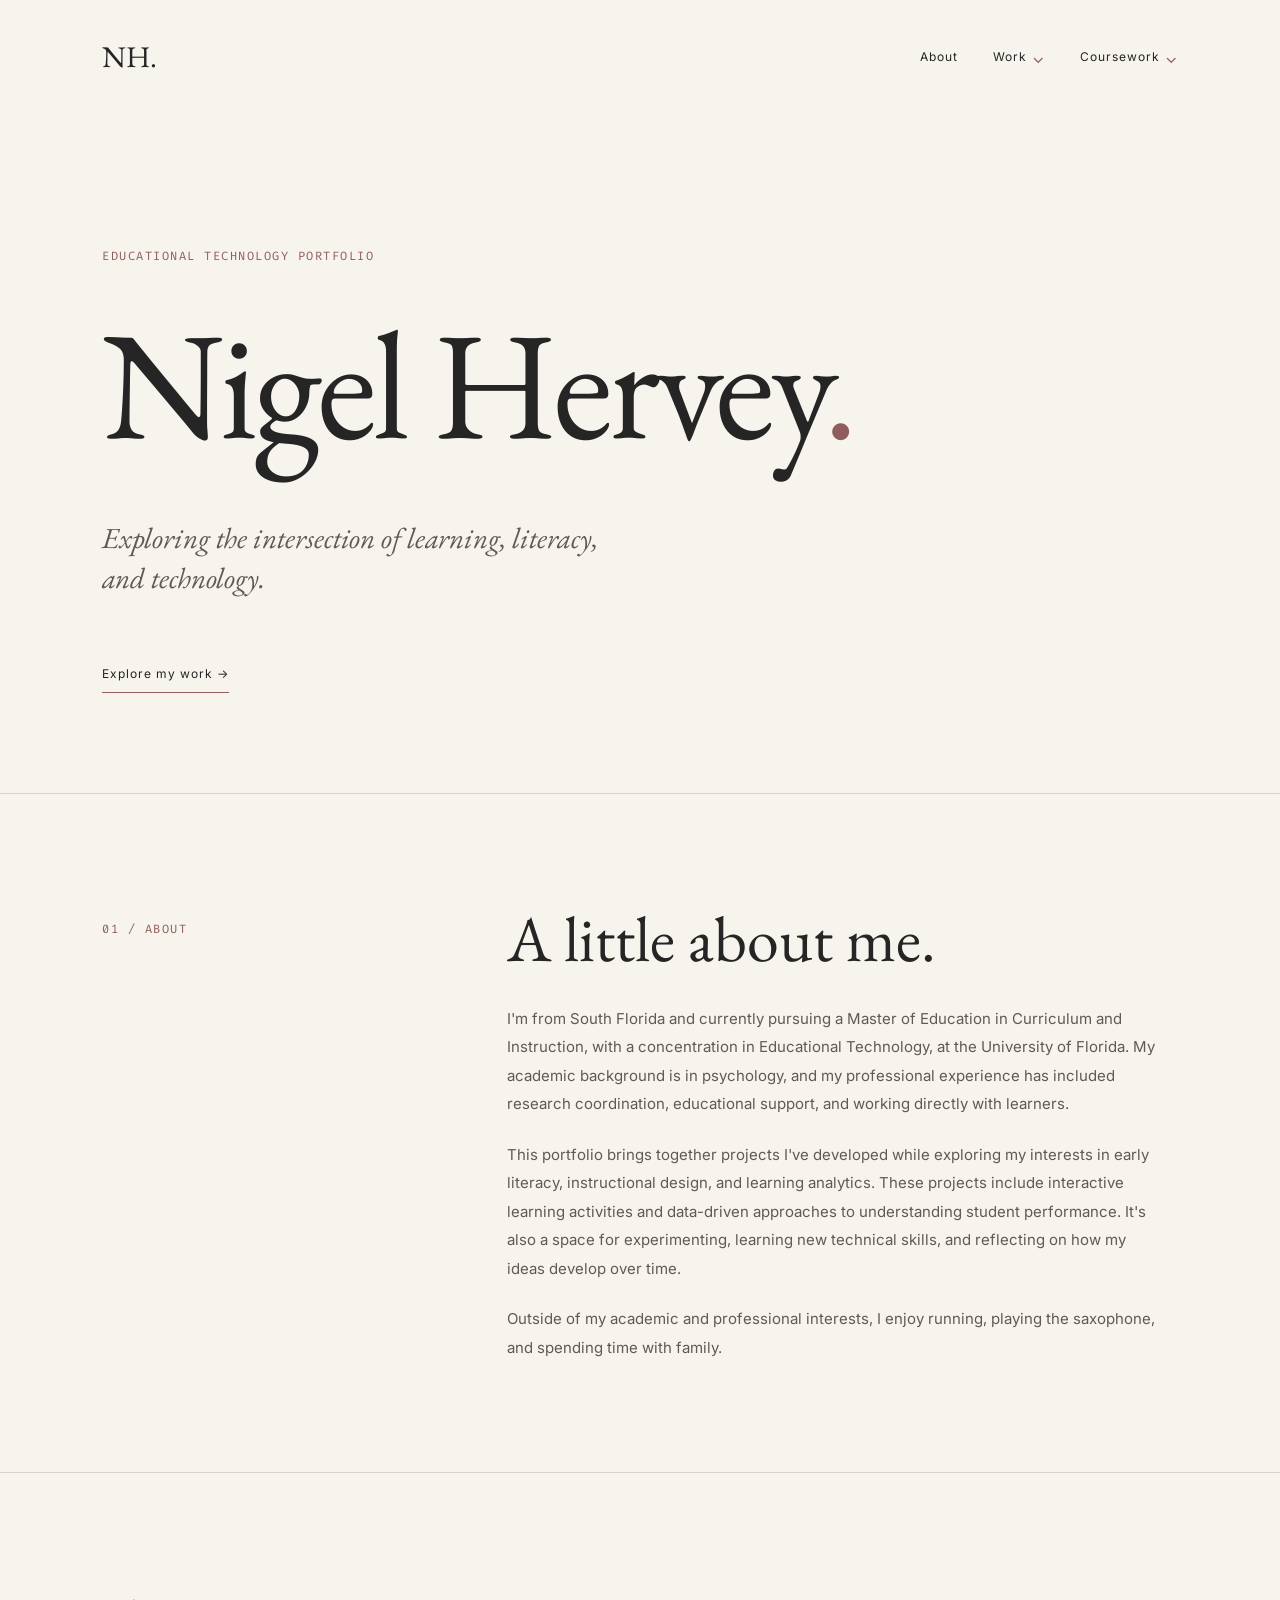
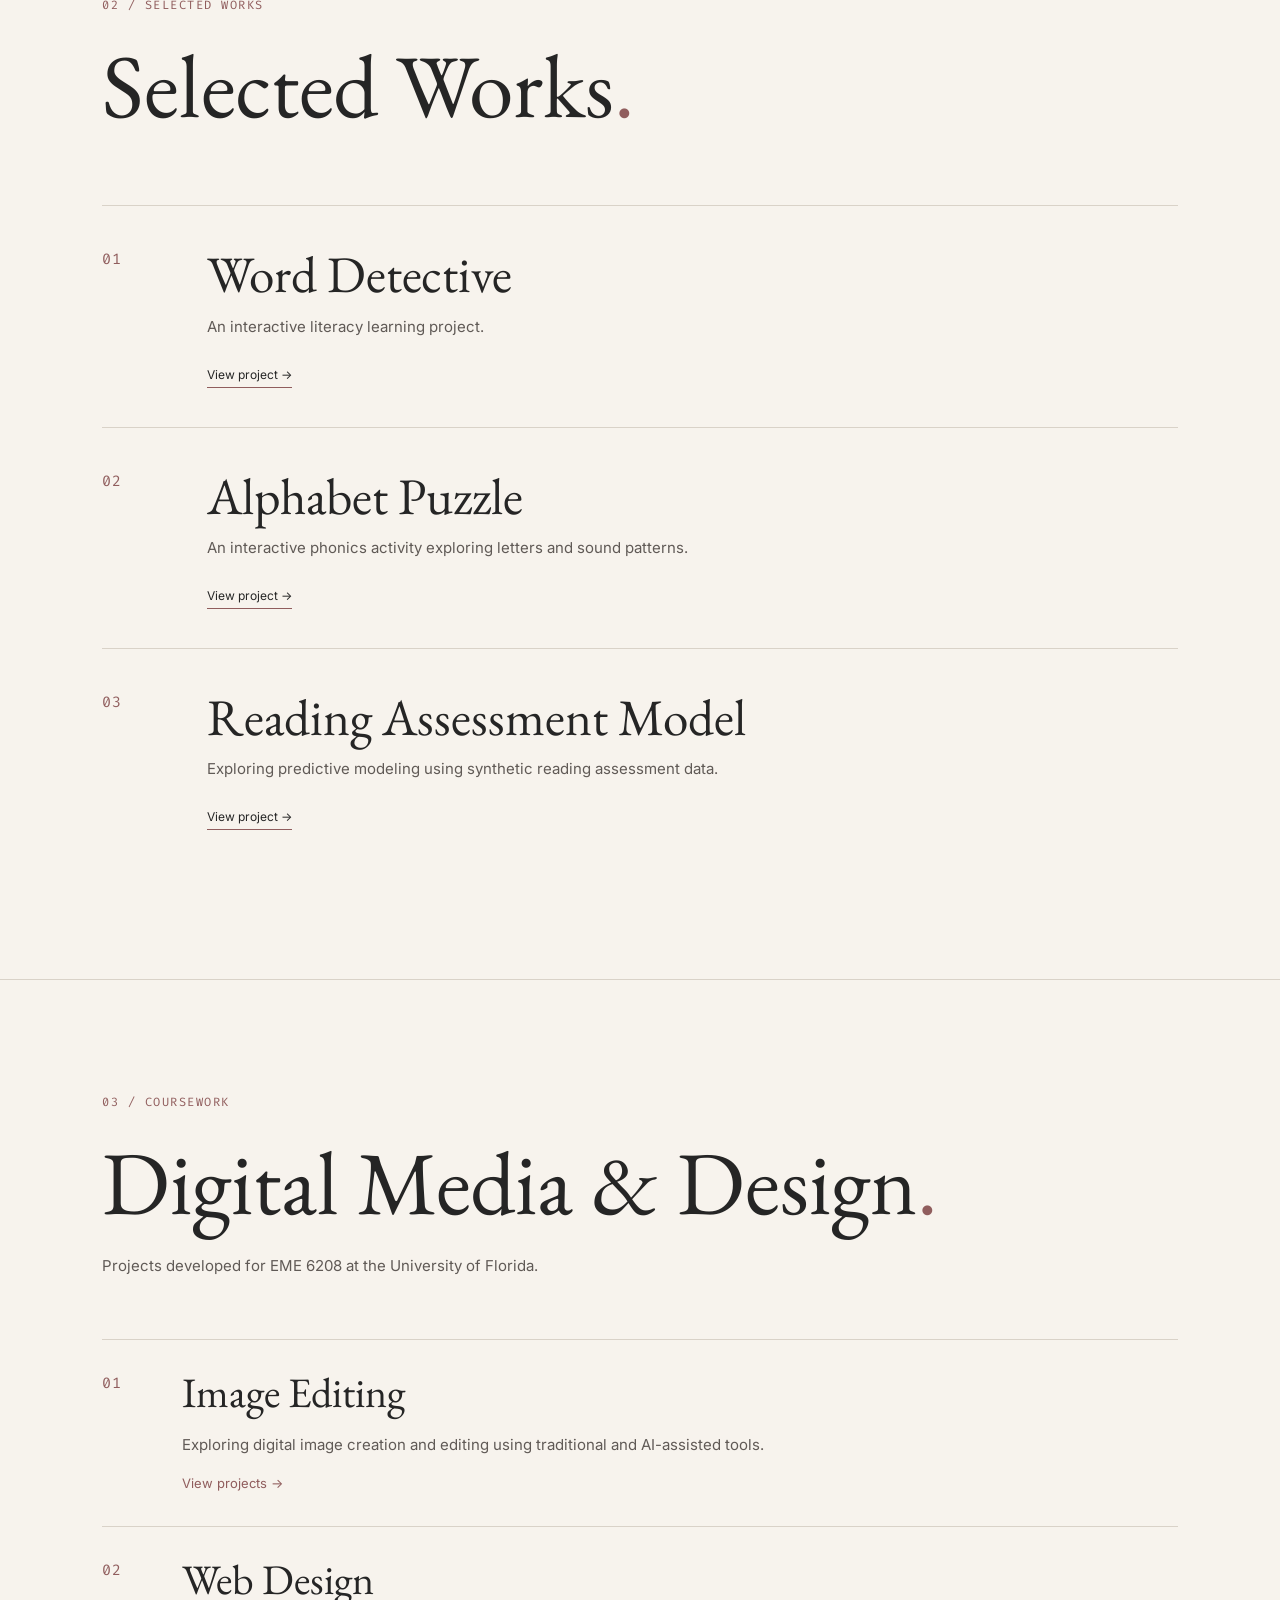
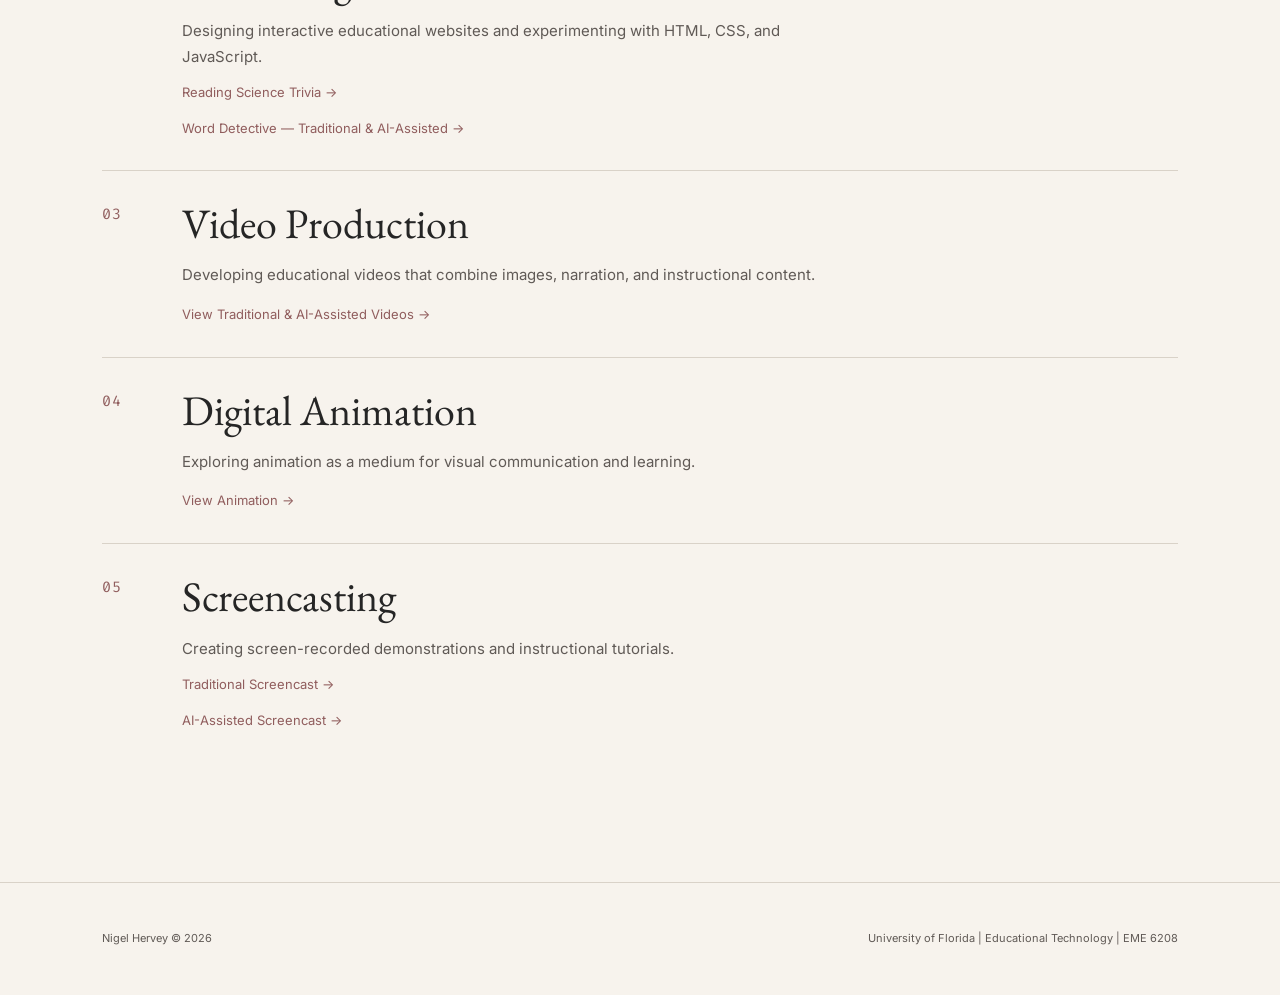
==== commit 57745576: "Update video production links in index.html" ====
--- a/index.html
+++ b/index.html
@@ -43,8 +43,7 @@
             <a href="image-editing.html">Image Editing</a>
             <a href="reading-science-trivia.html">Reading Science Trivia</a>
             <a href="word-detective.html">Word Detective</a>
-<a href="https://youtu.be/LUaFQ_44us0" target="_blank" rel="noopener noreferrer">Video Production — Traditional</a>
-<a href="https://youtu.be/aqx1Q5RcTbs" target="_blank" rel="noopener noreferrer">Video Production — AI</a>
+<a href="video-production.html">Video Production</a>
 <a href="https://youtu.be/Nljyym3Keoo" target="_blank" rel="noopener noreferrer">Digital Animation</a>
 <a href="https://youtu.be/kB7Xi-rRibU" target="_blank" rel="noopener noreferrer">Screencast — Traditional</a>
 <a href="https://youtu.be/3bvN23gJemI" target="_blank" rel="noopener noreferrer">Screencast — AI</a>
@@ -230,15 +229,10 @@
                     images, narration, and instructional content.
                 </p>
                
-<div class="coursework-links">
-    <a href="https://youtu.be/LUaFQ_44us0" target="_blank" rel="noopener noreferrer">
-        Traditional Video &rarr;
-    </a>
-
-    <a href="https://youtu.be/aqx1Q5RcTbs" target="_blank" rel="noopener noreferrer">
-        AI-Assisted Video &rarr;
-    </a>
-</div>
+
+<a href="video-production.html">
+    View Traditional &amp; AI-Assisted Videos &rarr;
+</a>
 
             </div>
         </article>
--- a/style.css
+++ b/style.css
@@ -597,3 +597,20 @@
 .nav-dropdown:focus-within .dropdown-menu {
     display: block;
 }
+
+/* EMBEDDED YOUTUBE VIDEOS */
+
+.video-embed {
+    width: 100%;
+    aspect-ratio: 16 / 9;
+    margin: 35px 0 20px;
+    border: 1px solid var(--burgundy);
+    overflow: hidden;
+}
+
+.video-embed iframe {
+    display: block;
+    width: 100%;
+    height: 100%;
+    border: 0;
+}
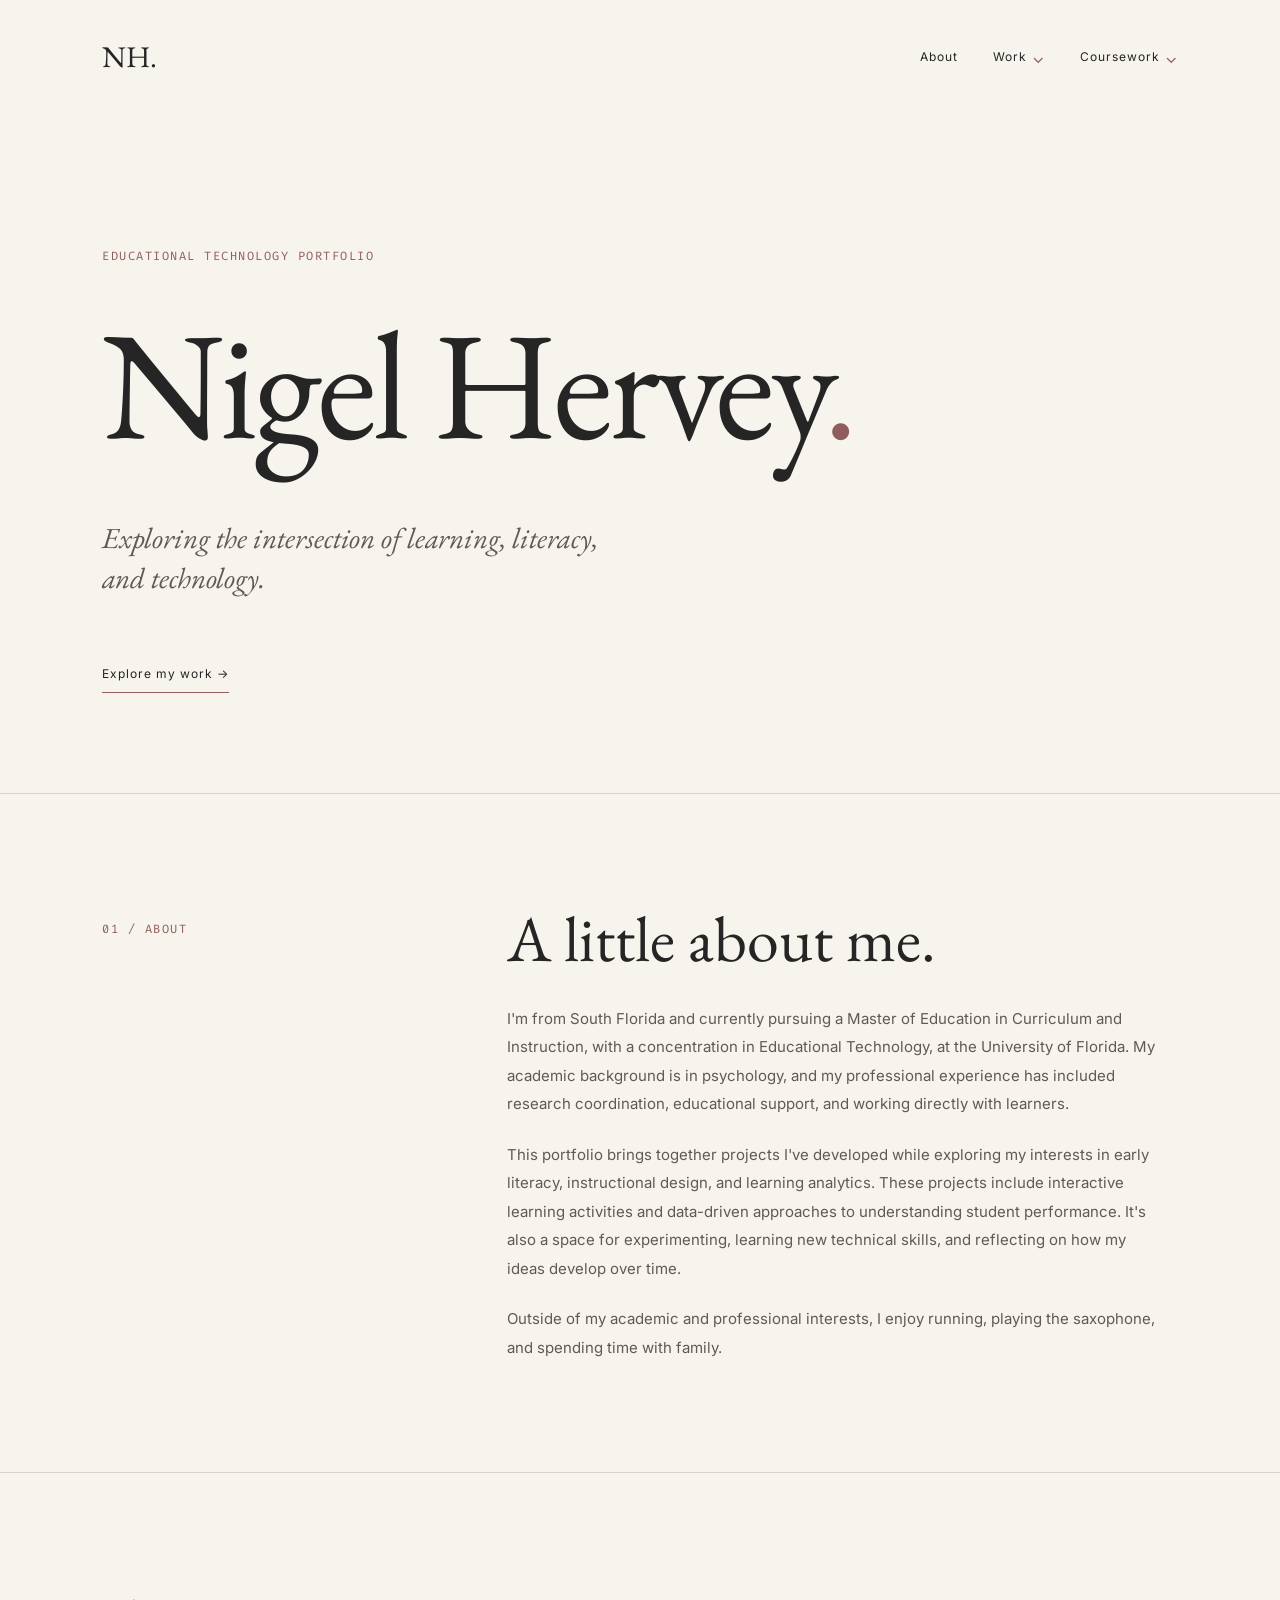
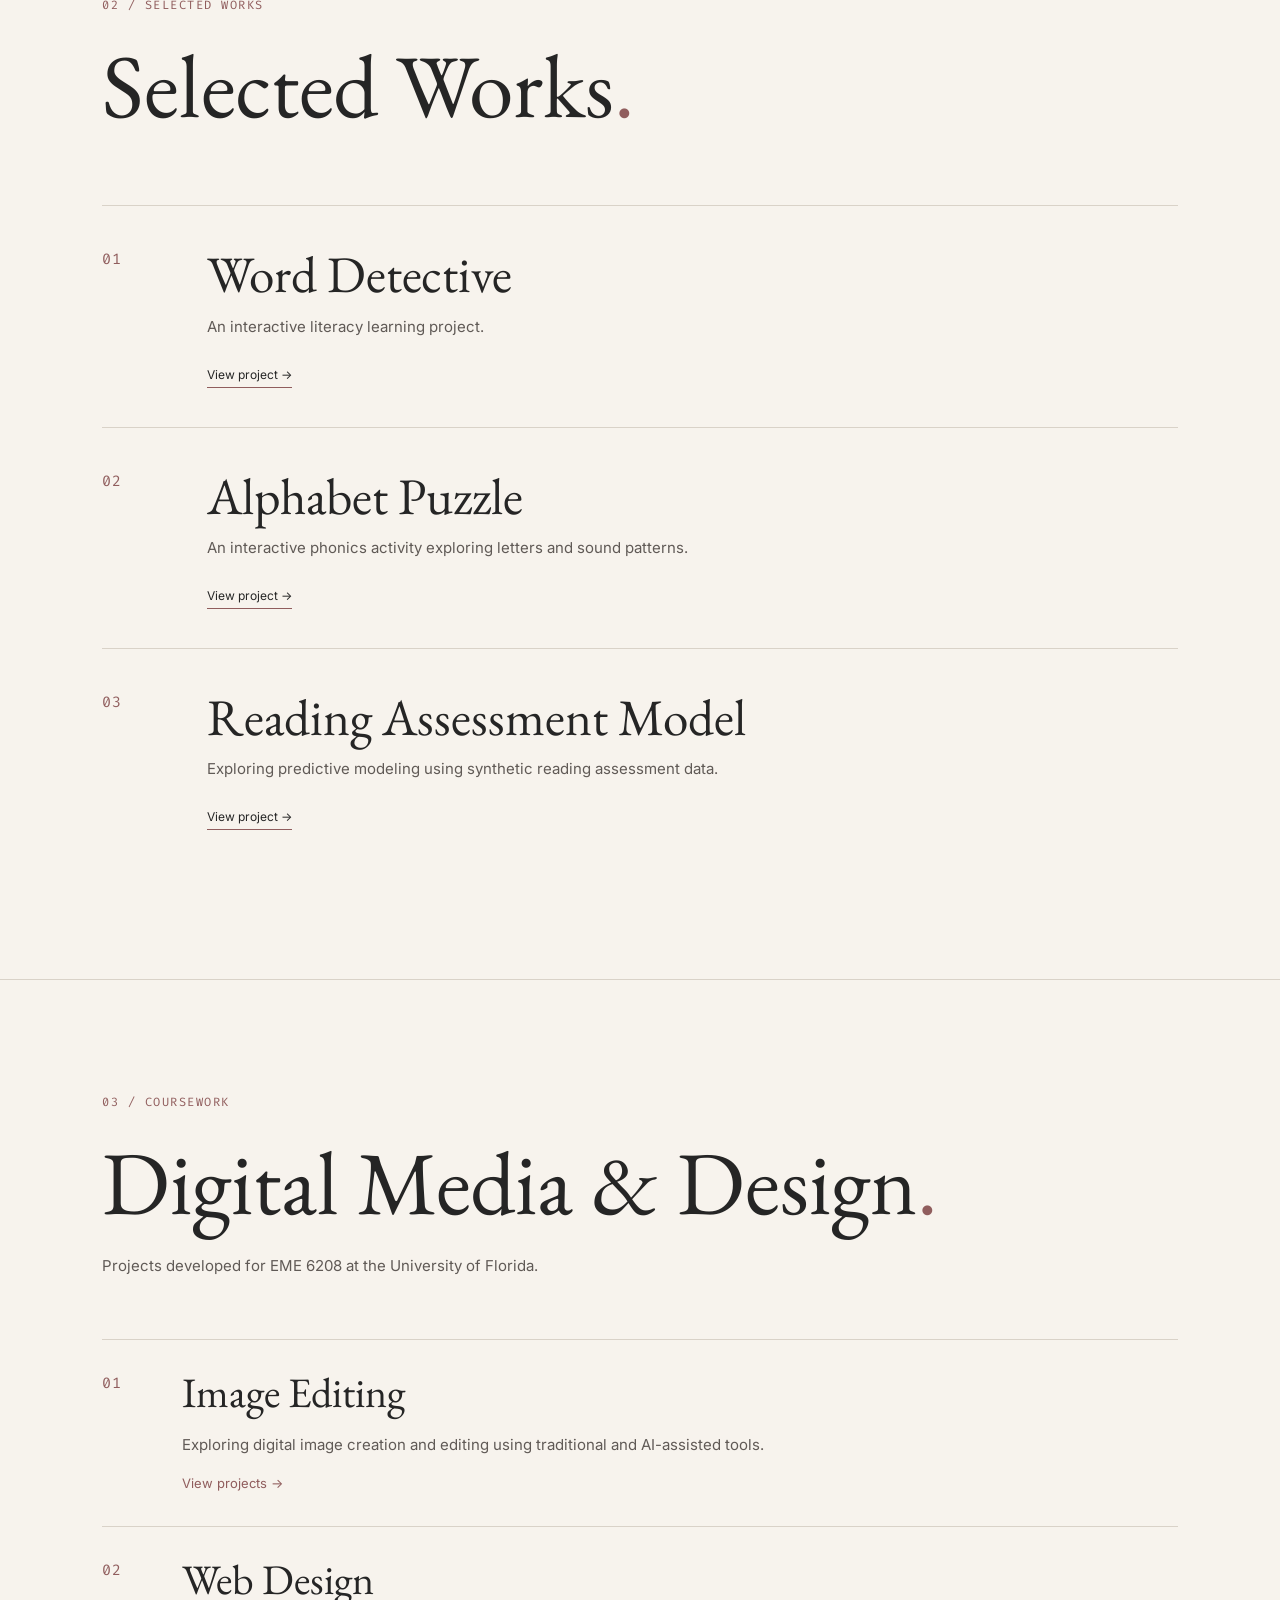
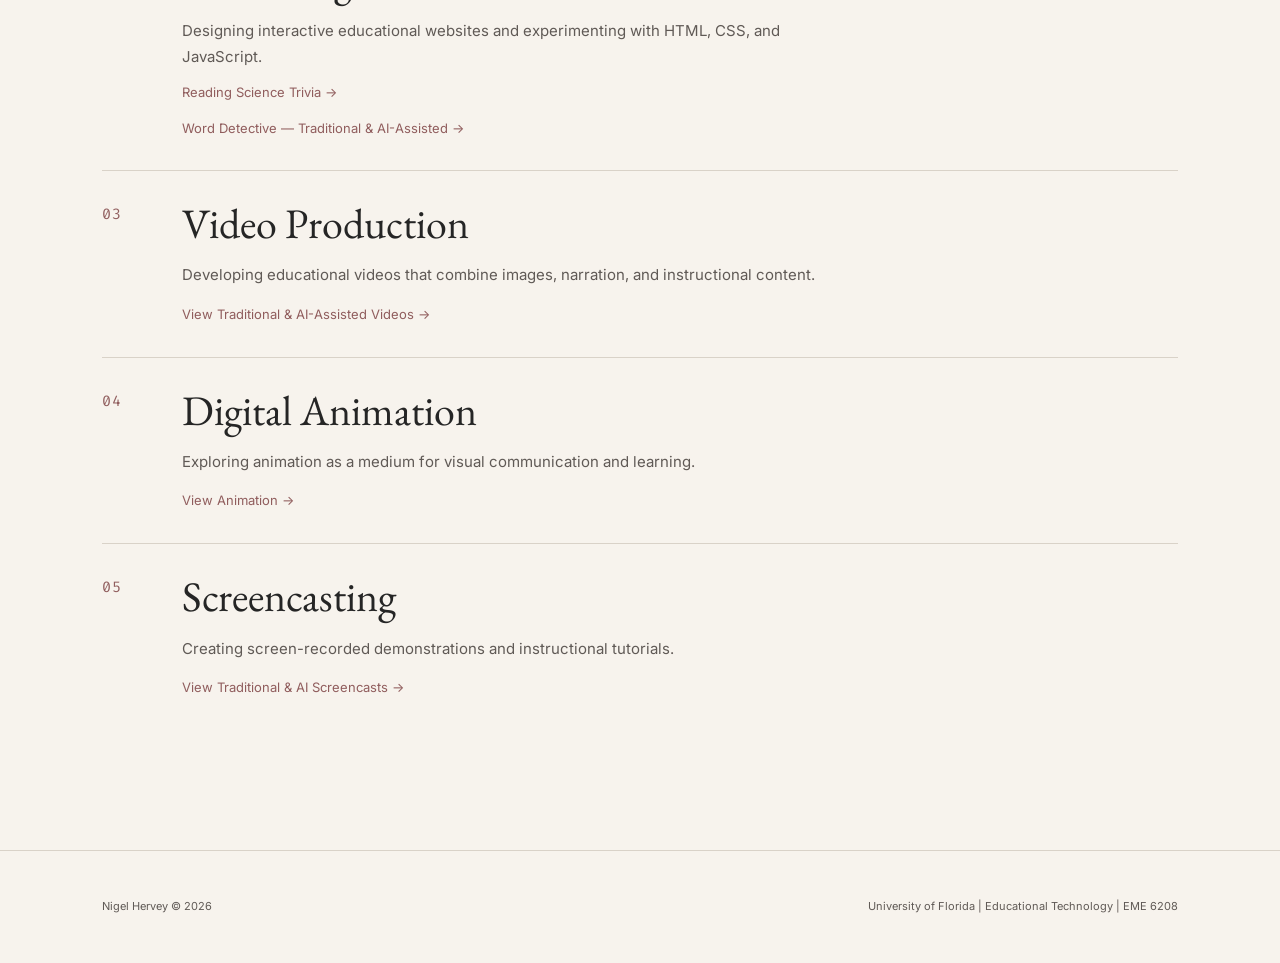
==== commit ad7cb3ff: "Update screencast links in index.html" ====
--- a/index.html
+++ b/index.html
@@ -44,9 +44,9 @@
             <a href="reading-science-trivia.html">Reading Science Trivia</a>
             <a href="word-detective.html">Word Detective</a>
 <a href="video-production.html">Video Production</a>
-<a href="https://youtu.be/Nljyym3Keoo" target="_blank" rel="noopener noreferrer">Digital Animation</a>
-<a href="https://youtu.be/kB7Xi-rRibU" target="_blank" rel="noopener noreferrer">Screencast — Traditional</a>
-<a href="https://youtu.be/3bvN23gJemI" target="_blank" rel="noopener noreferrer">Screencast — AI</a>
+<a href="digital-animation.html">Digital Animation</a>
+<a href="screencasting.html">Screencasting</a>
+
 
         </div>
     </div>
@@ -246,7 +246,8 @@
                     communication and learning.
                 </p>
                
-<a href="https://youtu.be/Nljyym3Keoo" target="_blank" rel="noopener noreferrer">
+
+<a href="digital-animation.html">
     View Animation &rarr;
 </a>
 
@@ -262,15 +263,10 @@
                     and instructional tutorials.
                 </p>
                
-<div class="coursework-links">
-    <a href="https://youtu.be/kB7Xi-rRibU" target="_blank" rel="noopener noreferrer">
-        Traditional Screencast &rarr;
-    </a>
-
-    <a href="https://youtu.be/3bvN23gJemI" target="_blank" rel="noopener noreferrer">
-        AI-Assisted Screencast &rarr;
-    </a>
-</div>
+
+<a href="screencasting.html">
+    View Traditional &amp; AI Screencasts &rarr;
+</a>
 
             </div>
         </article>
